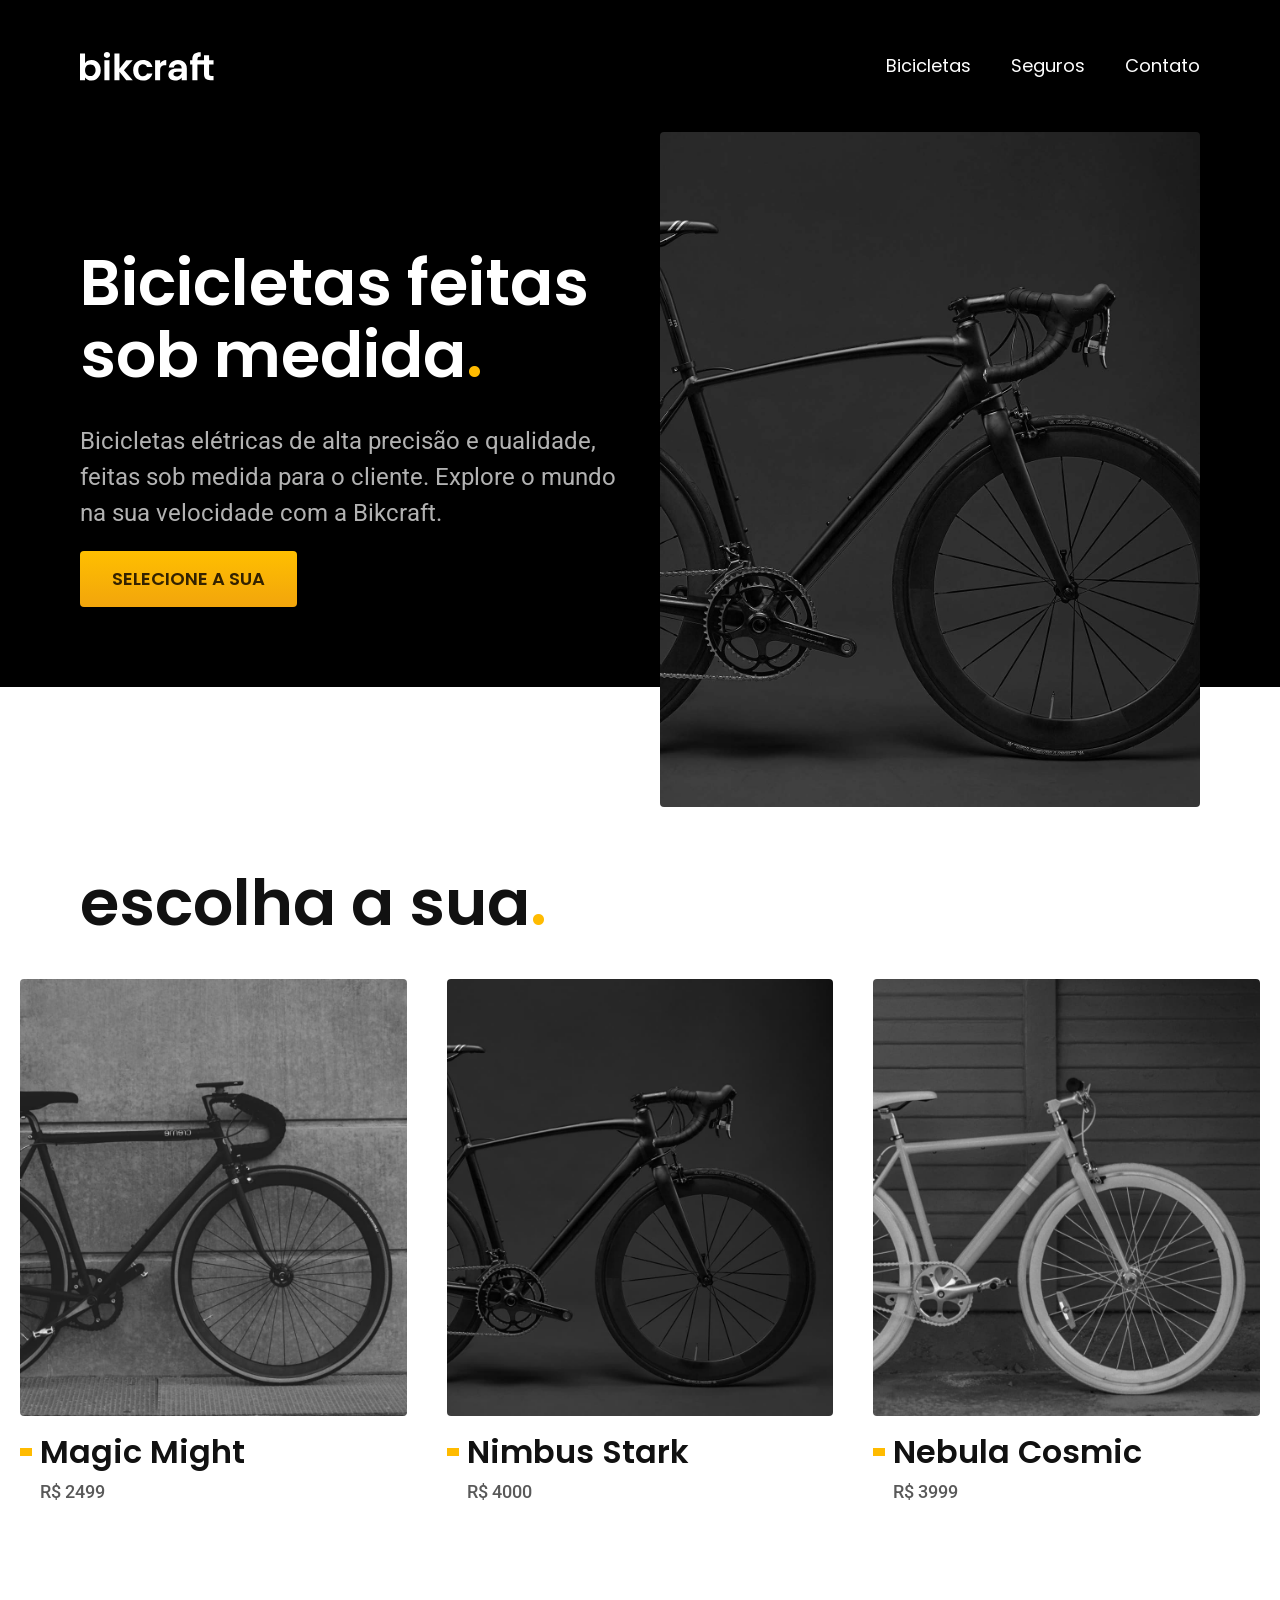
==== index.html @ f5d8e1ca "feat: adicionar seção bicicletas-lista com estilização e design responsivo" ====
<!DOCTYPE html>
<html lang="pt-BR">

<head>
  <meta charset="UTF-8">
  <meta name="viewport" content="width=device-width, initial-scale=1.0">
  <title>Bikcraft - Bicicletas Elétricas</title>
  <meta name="description" content="Bicicletas elétricas de alta precisão e qualidade, feitas sob medida para o cliente. Explore o mundo na sua velocidade com a Bikcraft">
  <link rel="stylesheet" href="./css/style.css">
  <link rel="preconnect" href="https://fonts.googleapis.com">
  <link rel="preconnect" href="https://fonts.gstatic.com" crossorigin>
  <link href="https://fonts.googleapis.com/css2?family=Poppins:ital,wght@0,100;0,200;0,300;0,400;0,500;0,600;0,700;0,800;0,900;1,100;1,200;1,300;1,400;1,500;1,600;1,700;1,800;1,900&family=Roboto:ital,wght@0,100..900;1,100..900&display=swap" rel="stylesheet">
</head>

<body>
  <header class="header-bg">
    <div class="header">
      <a href="index.html">
        <img src="./img/bikcraft.svg" alt="Bikcraft">
      </a>

      <nav aria-label="primaria">
        <ul class="header-menu font-1-m cor-0">
          <li><a href="./bicicletas.html">Bicicletas</a></li>
          <li><a href="./seguros.html">Seguros</a></li>
          <li><a href="./contato.html">Contato</a></li>
        </ul>
      </nav>
    </div>
  </header>

  <main class="introducao-bg">
    <div class="introducao">
      <div class="introducao-conteudo">
        <h1 class="font-1-xxl cor-0">Bicicletas feitas
          sob medida<span class="cor-p1">.</span></h1>
        <p class="font-2-l cor-5">Bicicletas elétricas de alta precisão e qualidade, feitas sob medida para o cliente. Explore o mundo na sua velocidade com a Bikcraft.</p>
        <a class="botao" href="./bicicletas.html">Selecione a sua</a>
      </div>
      <div>
        <img src="./img/fotos/introducao.jpg" alt="Bicicleta elétrica preta">
      </div>
    </div>
  </main>

  <article class="bicicletas-lista">
    <h2 class="font-1-xxl">escolha a sua<span class="cor-p1">.</span></h2>

    <ul>
      <li>
        <a href="./bicicletas/magic.html">
          <img src="./img/bicicletas/magic-home.jpg" alt="Bicicleta preta">
          <h3 class="font-1-xl">Magic Might</h3>
          <span class="font-2-m cor-8">R$ 2499</span>
        </a>
      </li>
      <li>
        <a href="./bicicletas/nimbus.html">
          <img src="./img/bicicletas/nimbus-home.jpg" alt="Bicicleta preta">
          <h3 class="font-1-xl">Nimbus Stark</h3>
          <span class="font-2-m cor-8">R$ 4000</span>
        </a>
      </li>
      <li>
        <a href="./bicicletas/nebula.html">
          <img src="./img/bicicletas/nebula-home.jpg" alt="Bicicleta preta">
          <h3 class="font-1-xl">Nebula Cosmic</h3>
          <span class="font-2-m cor-8">R$ 3999</span>
        </a>
      </li>
    </ul>
  </article>
</body>

</html>
---- css/style.css ----
@import "./global/global.css";
@import "./utilidades/tipografia.css";
@import "./utilidades/cores.css";

@import "./global/header.css";

/* Componentes */
@import "./utilidades/componentes.css";

/* Home */
@import "./home/introducao.css";

/* Bicicletas */
@import "./bicicletas/bicicletas-lista.css";
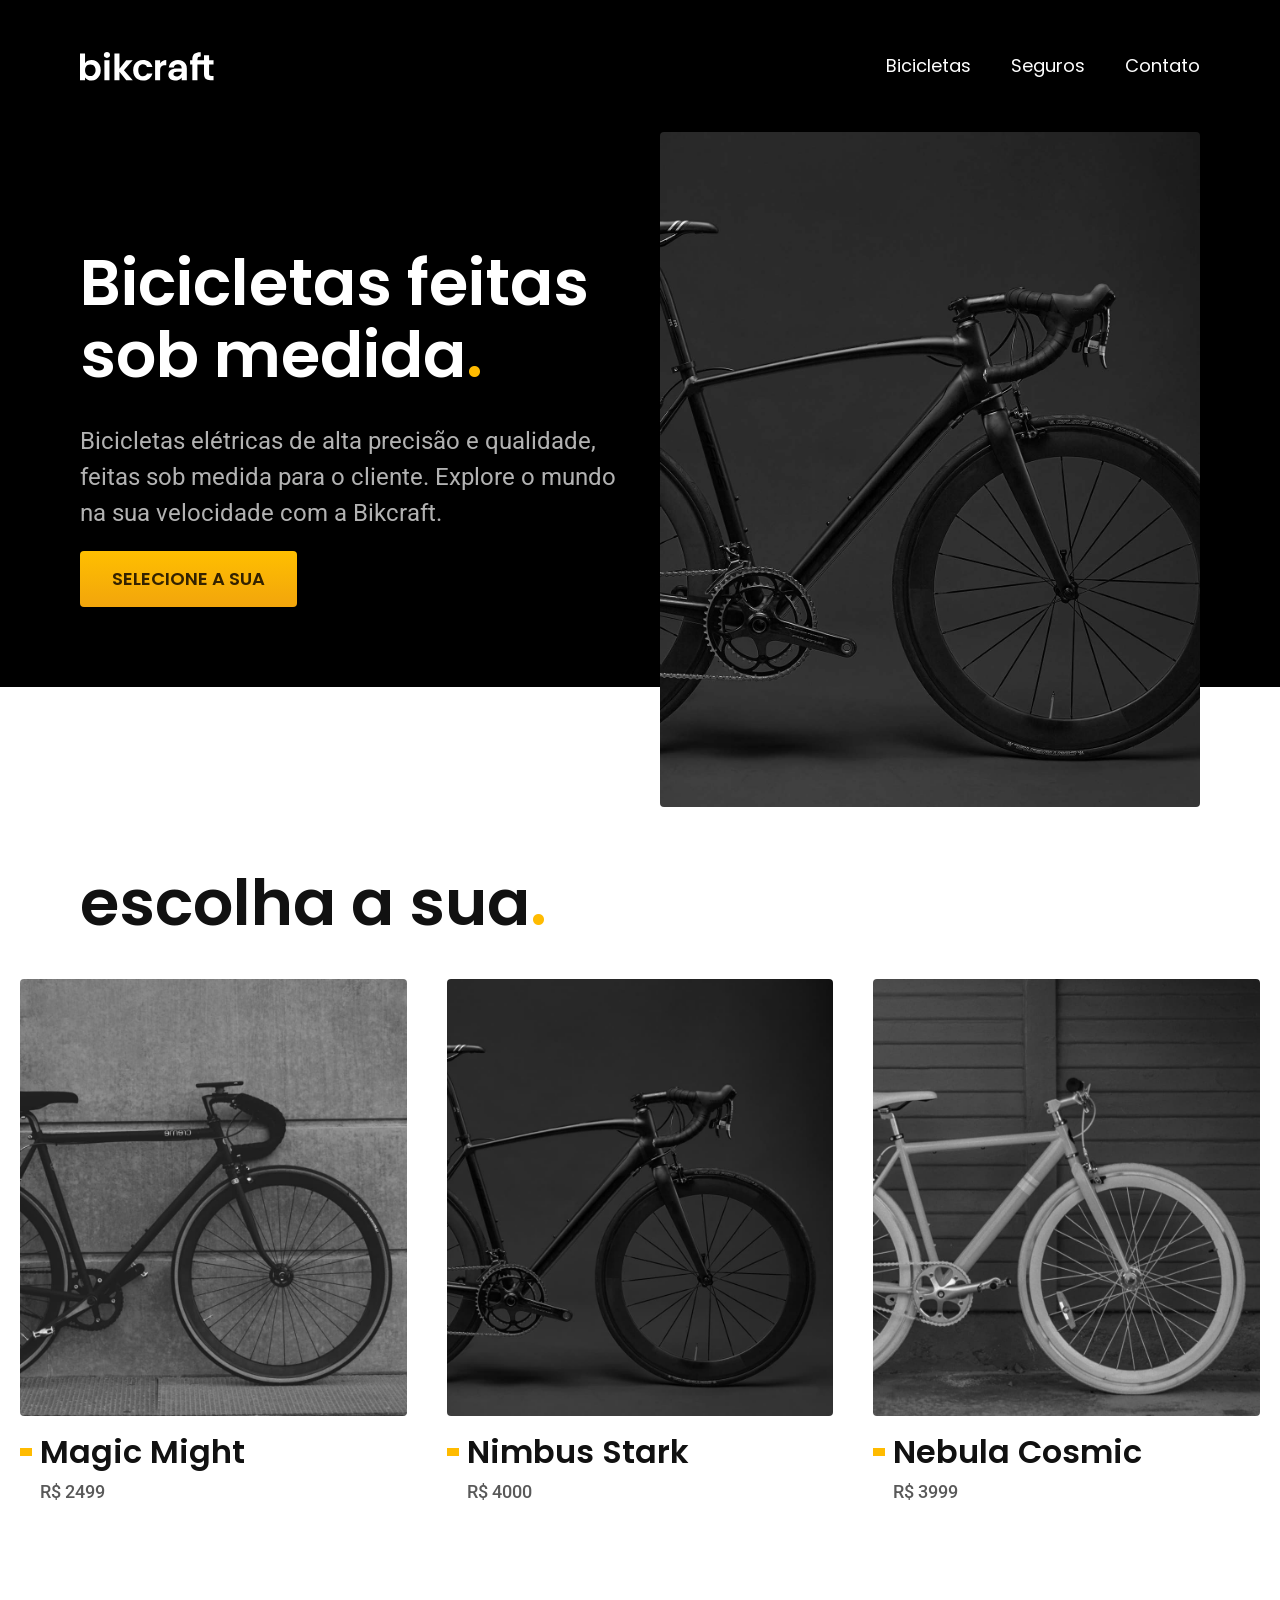
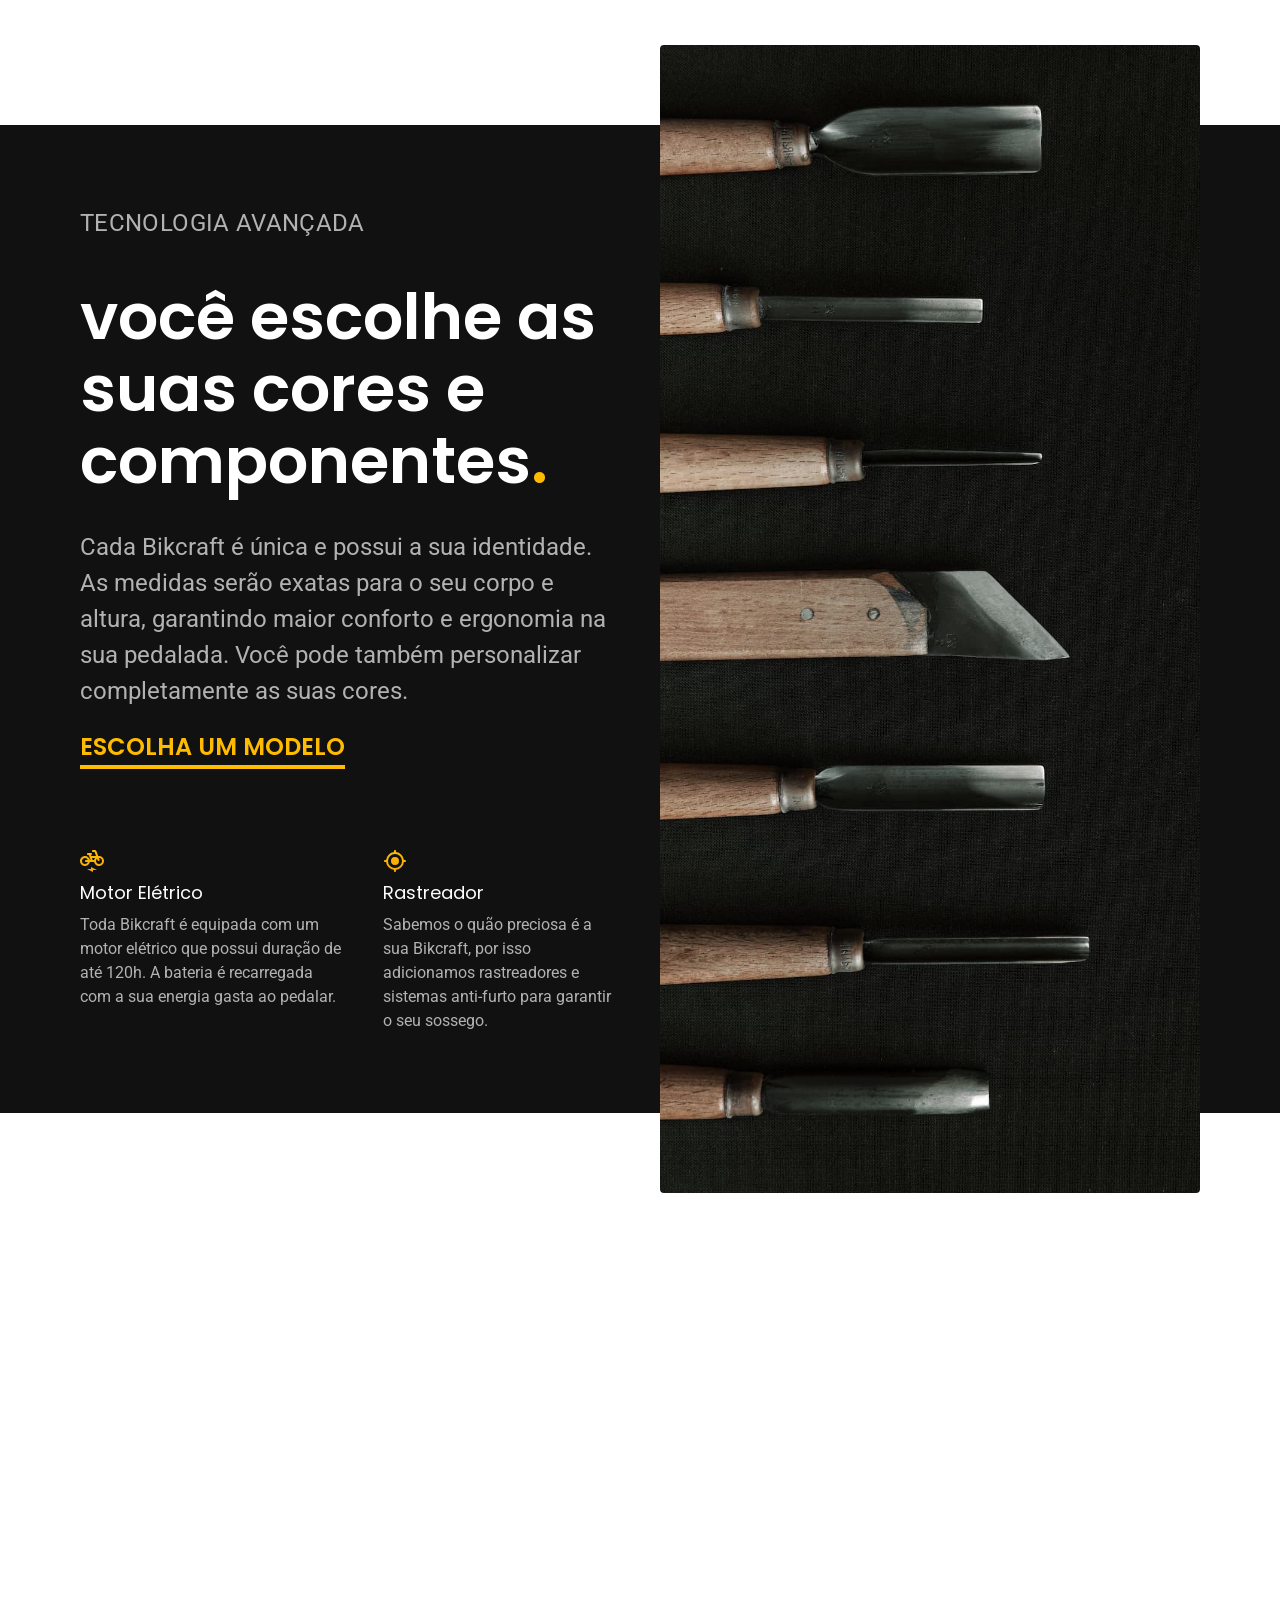
==== commit 0fd3f4b0: "feat: adiciona seção de tecnologia com design responsivo e estilização" ====
--- a/index.html
+++ b/index.html
@@ -14,7 +14,7 @@
 
 <body>
   <header class="header-bg">
-    <div class="header">
+    <div class="header container">
       <a href="index.html">
         <img src="./img/bikcraft.svg" alt="Bikcraft">
       </a>
@@ -30,7 +30,7 @@
   </header>
 
   <main class="introducao-bg">
-    <div class="introducao">
+    <div class="introducao container">
       <div class="introducao-conteudo">
         <h1 class="font-1-xxl cor-0">Bicicletas feitas
           sob medida<span class="cor-p1">.</span></h1>
@@ -44,7 +44,7 @@
   </main>
 
   <article class="bicicletas-lista">
-    <h2 class="font-1-xxl">escolha a sua<span class="cor-p1">.</span></h2>
+    <h2 class="font-1-xxl container">escolha a sua<span class="cor-p1">.</span></h2>
 
     <ul>
       <li>
@@ -70,6 +70,32 @@
       </li>
     </ul>
   </article>
+
+  <article class="tecnologia-bg">
+    <div class="tecnologia container">
+      <div class="tecnologia-conteudo">
+        <span class="font-2-l-b cor-5">Tecnologia Avançada</span>
+        <h2 class="font-1-xxl cor-0">você escolhe as suas cores e componentes<span class="cor-p1">.</span></h2>
+        <p class="font-2-l cor-5">Cada Bikcraft é única e possui a sua identidade. As medidas serão exatas para o seu corpo e altura, garantindo maior conforto e ergonomia na sua pedalada. Você pode também personalizar completamente as suas cores.</p>
+        <a class="link" href="./bicicletas.html">Escolha um modelo</a>
+        <div class="tecnologia-vantagens">
+          <div>
+            <img src="./img/icones/eletrica.svg" alt="">
+            <h3 class="font-1-m cor-0">Motor Elétrico</h3>
+            <p class="font-2-s cor-5">Toda Bikcraft é equipada com um motor elétrico que possui duração de até 120h. A bateria é recarregada com a sua energia gasta ao pedalar.</p>
+          </div>
+          <div>
+            <img src="./img/icones/rastreador.svg" alt="">
+            <h3 class="font-1-m cor-0">Rastreador</h3>
+            <p class="font-2-s cor-5">Sabemos o quão preciosa é a sua Bikcraft, por isso adicionamos rastreadores e sistemas anti-furto para garantir o seu sossego.</p>
+          </div>
+        </div>
+      </div>
+      <div class="tecnologia-imagem">
+        <img src="./img/fotos/tecnologia.jpg" alt="">
+      </div>
+    </div>
+  </article>
 </body>
 
 </html>
--- a/css/style.css
+++ b/css/style.css
@@ -9,6 +9,7 @@
 
 /* Home */
 @import "./home/introducao.css";
+@import "./home/tecnologia.css";
 
 /* Bicicletas */
 @import "./bicicletas/bicicletas-lista.css";
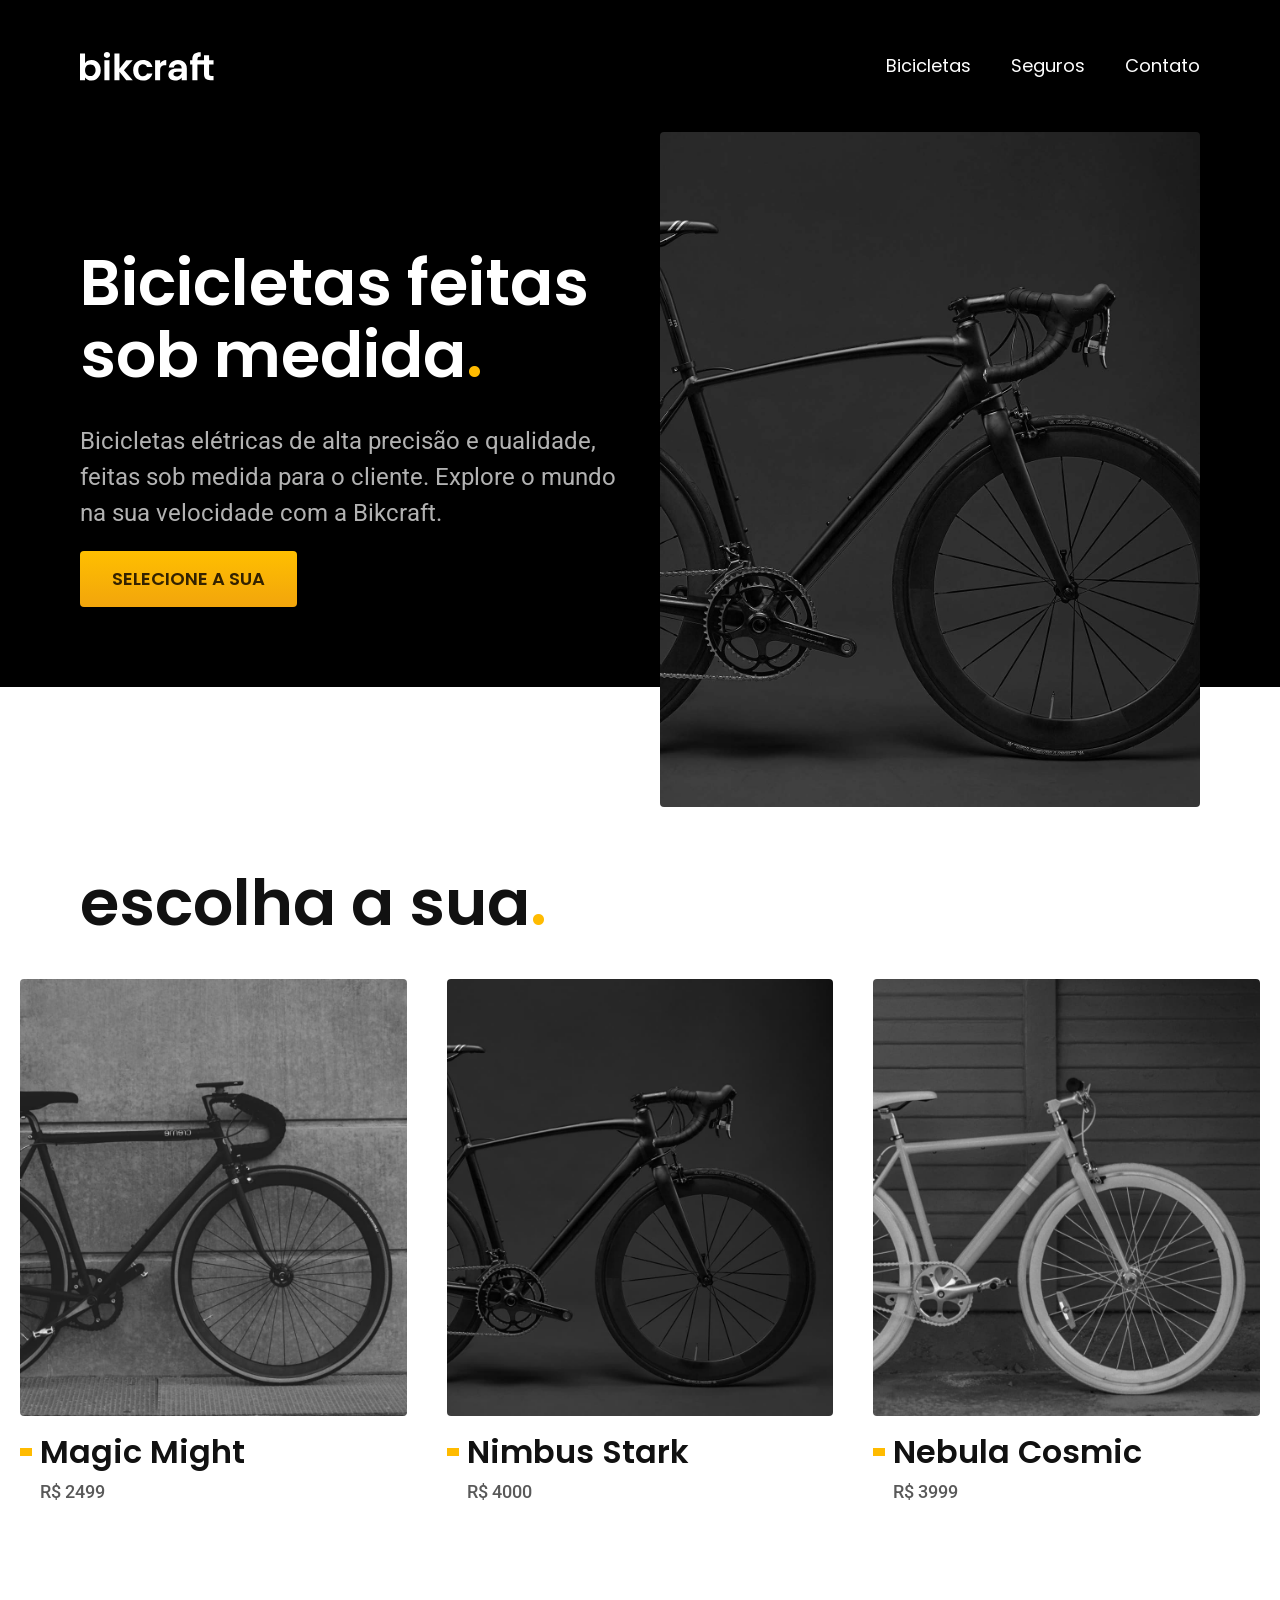
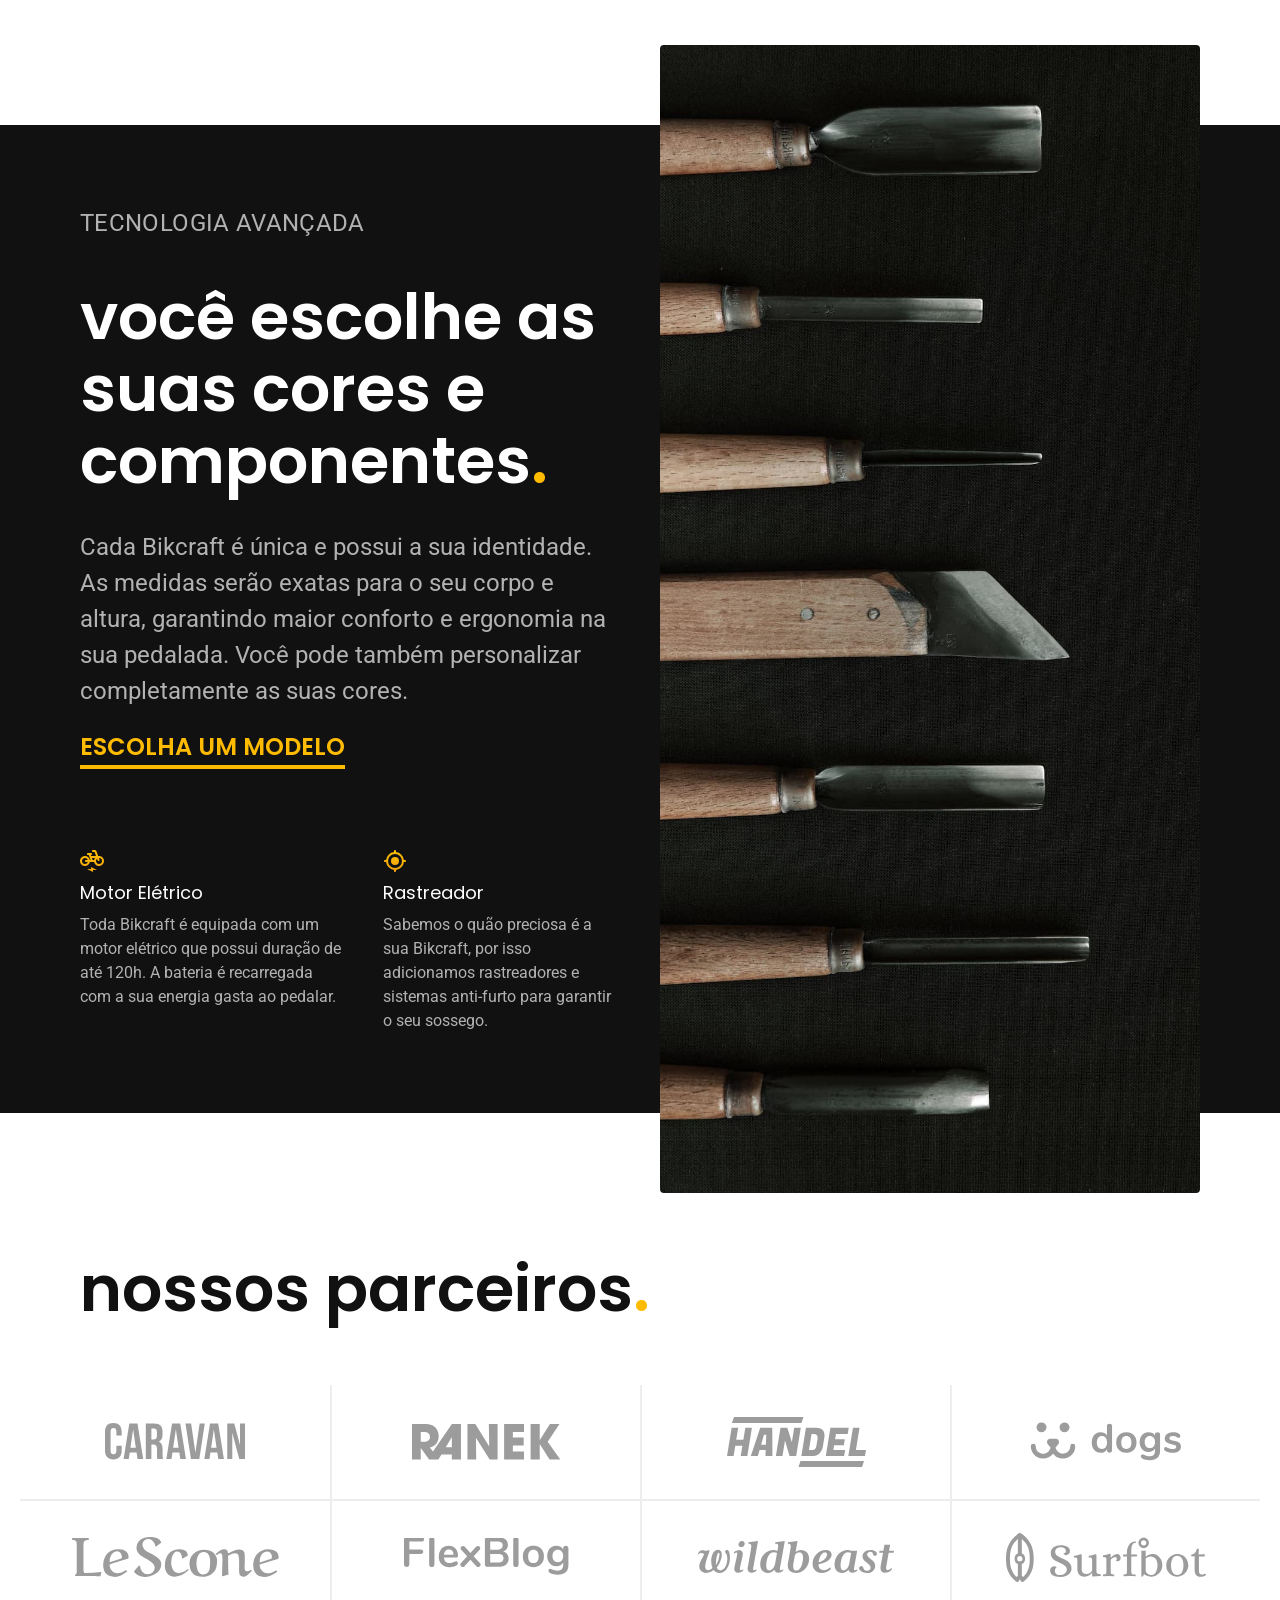
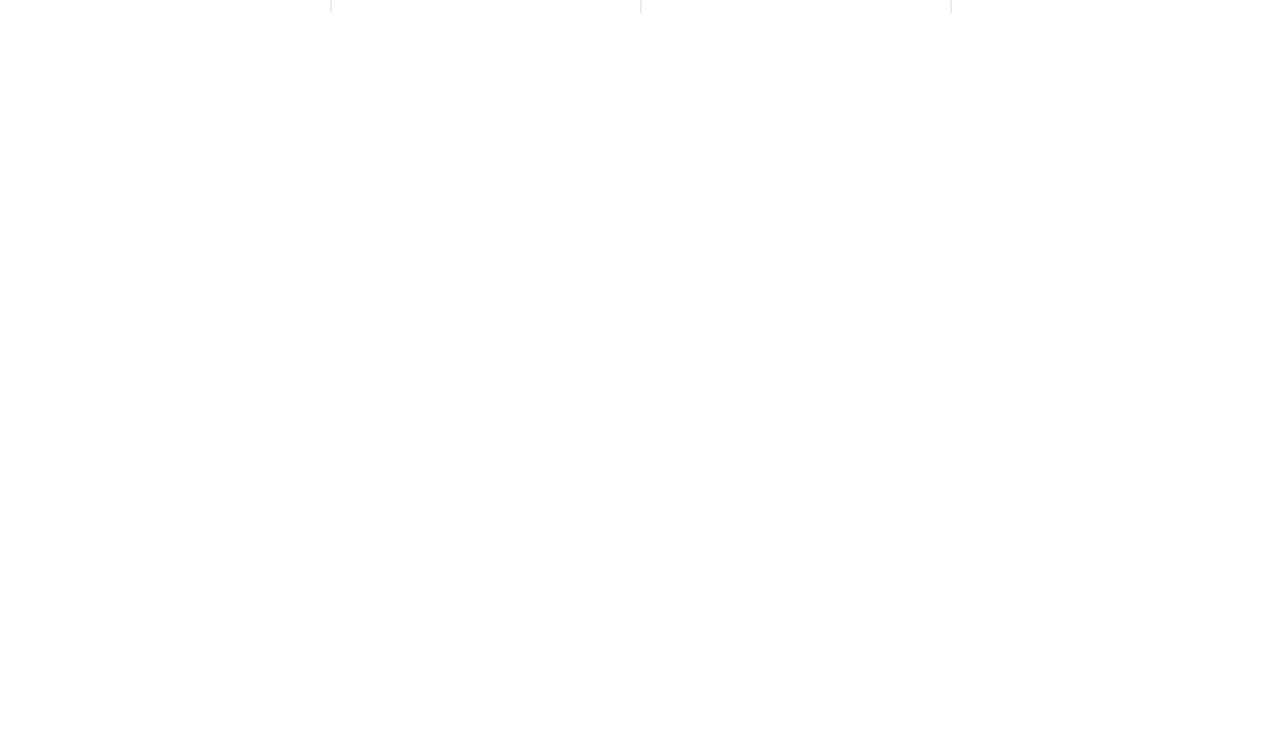
==== commit c58292e6: "feat: adicionar seção de parceiros com estilização e design responsivo" ====
--- a/index.html
+++ b/index.html
@@ -96,6 +96,21 @@
       </div>
     </div>
   </article>
+
+  <section class="parceiros" aria-label="Nossos Parceiros">
+    <h2 class="font-1-xxl container">nossos parceiros<span class="cor-p1">.</span></h2>
+
+    <ul>
+      <li><img src="./img/parceiros/caravan.svg" alt="Caravan"></li>
+      <li><img src="./img/parceiros/ranek.svg" alt="Ranek"></li>
+      <li><img src="./img/parceiros/handel.svg" alt="Handel"></li>
+      <li><img src="./img/parceiros/dogs.svg" alt="Dogs"></li>
+      <li><img src="./img/parceiros/lescone.svg" alt="Lescone"></li>
+      <li><img src="./img/parceiros/flexblog.svg" alt="Flexblog"></li>
+      <li><img src="./img/parceiros/wildbeast.svg" alt="Wildbeast"></li>
+      <li><img src="./img/parceiros/surfbot.svg" alt="Sorfbot"></li>
+    </ul>
+  </section>
 </body>
 
 </html>
--- a/css/style.css
+++ b/css/style.css
@@ -10,6 +10,7 @@
 /* Home */
 @import "./home/introducao.css";
 @import "./home/tecnologia.css";
+@import "./home/parceiros.css";
 
 /* Bicicletas */
 @import "./bicicletas/bicicletas-lista.css";
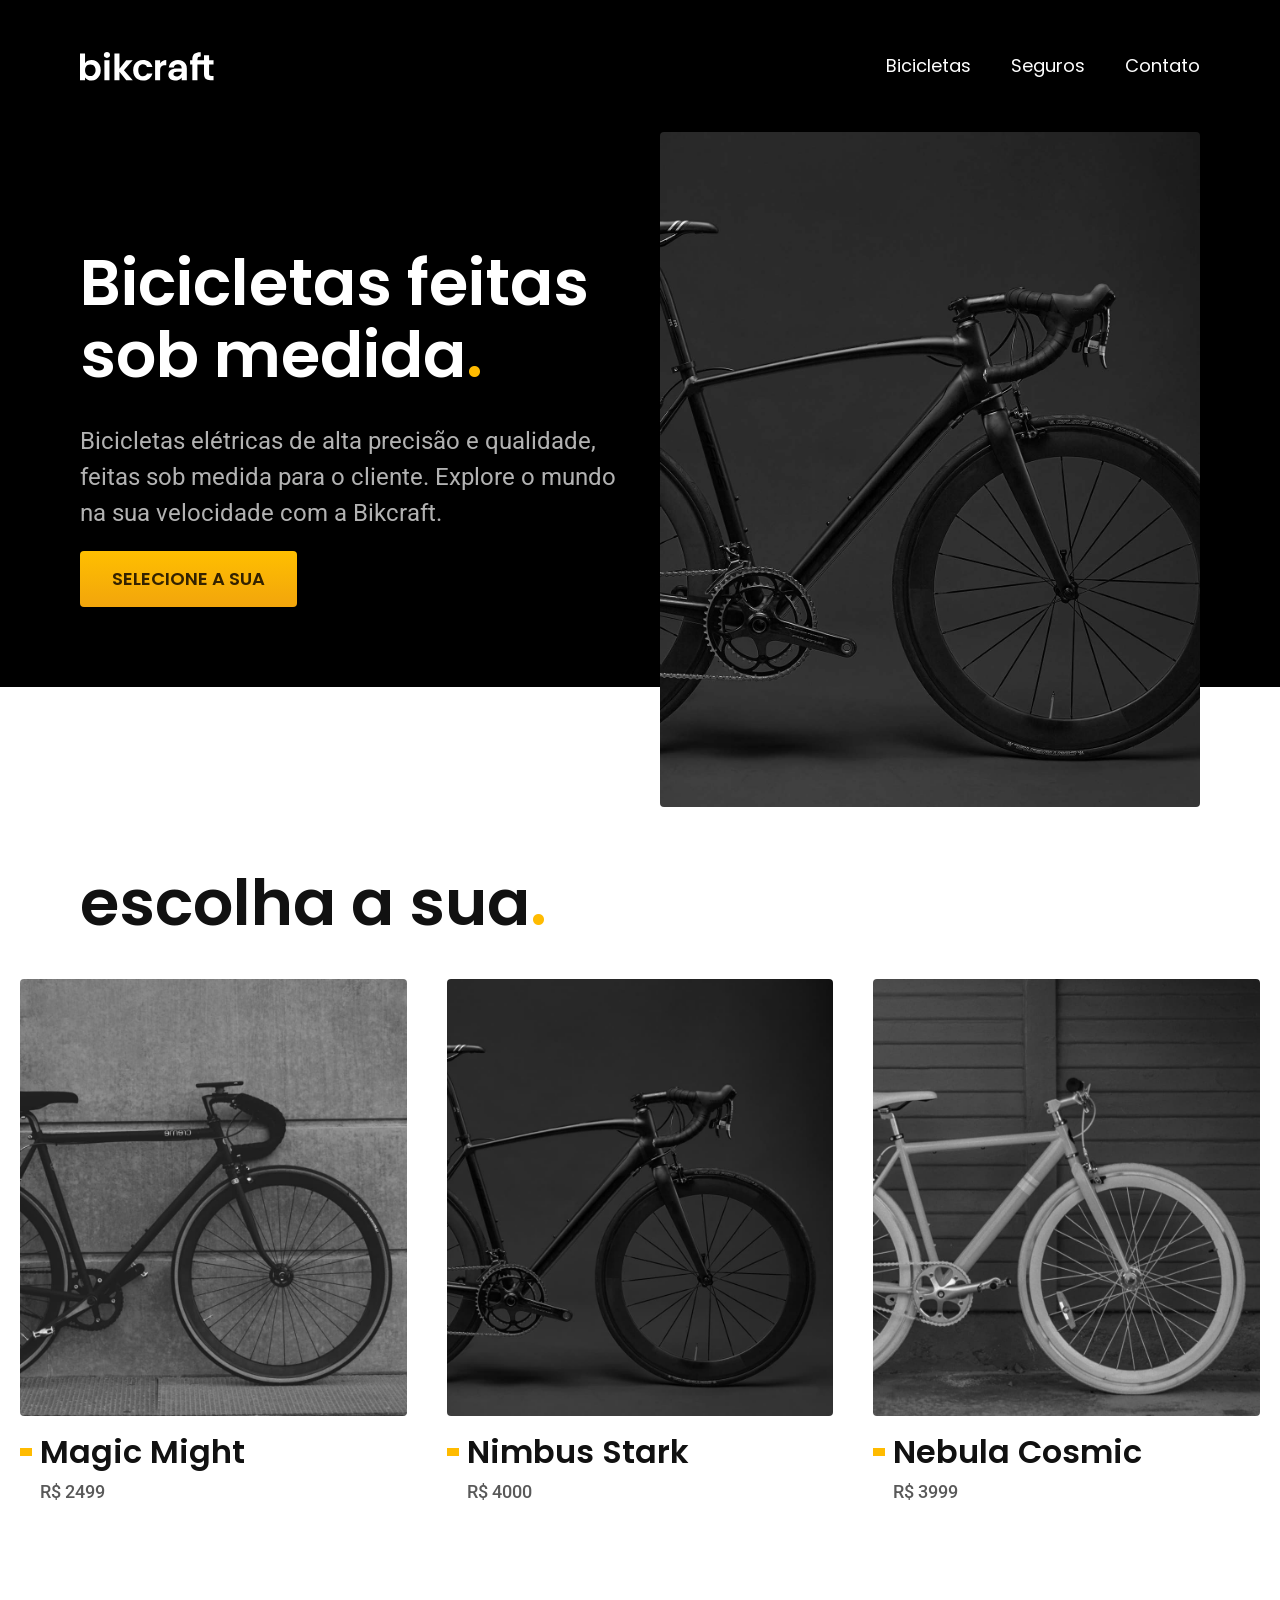
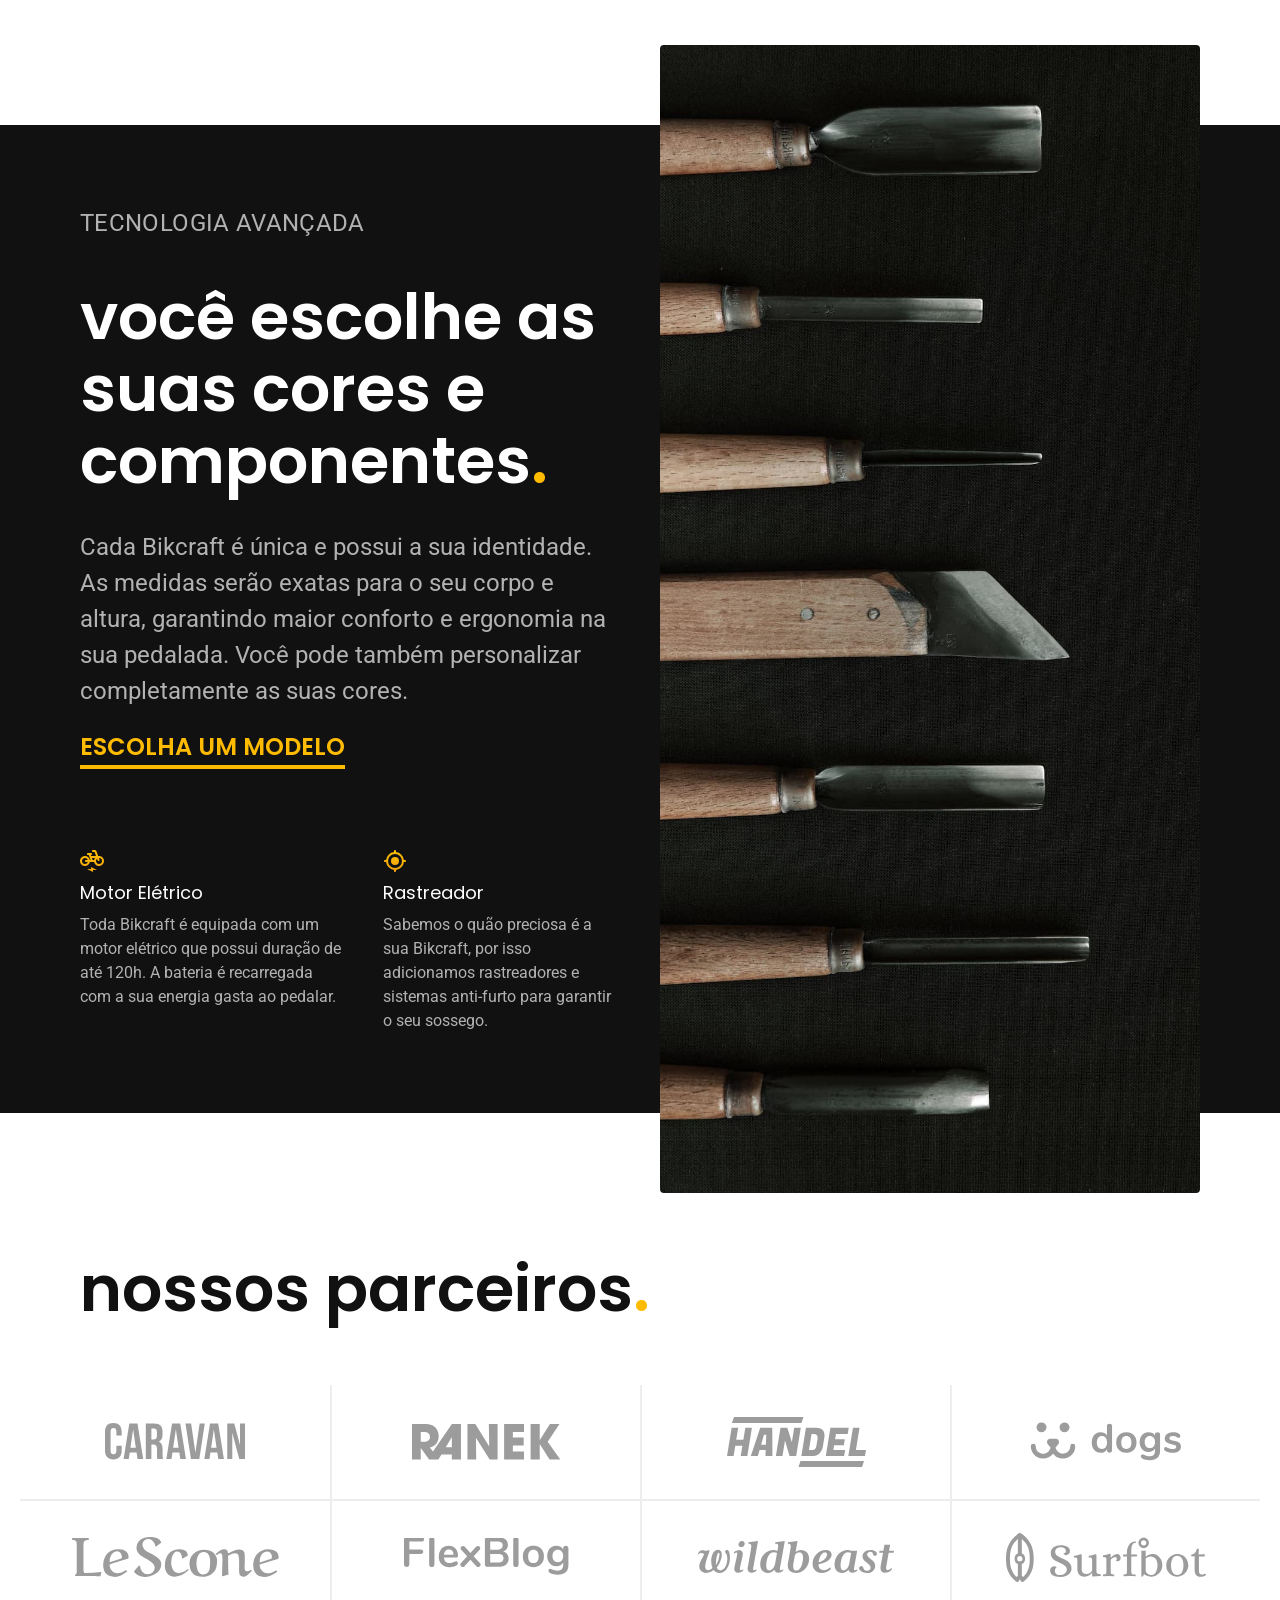
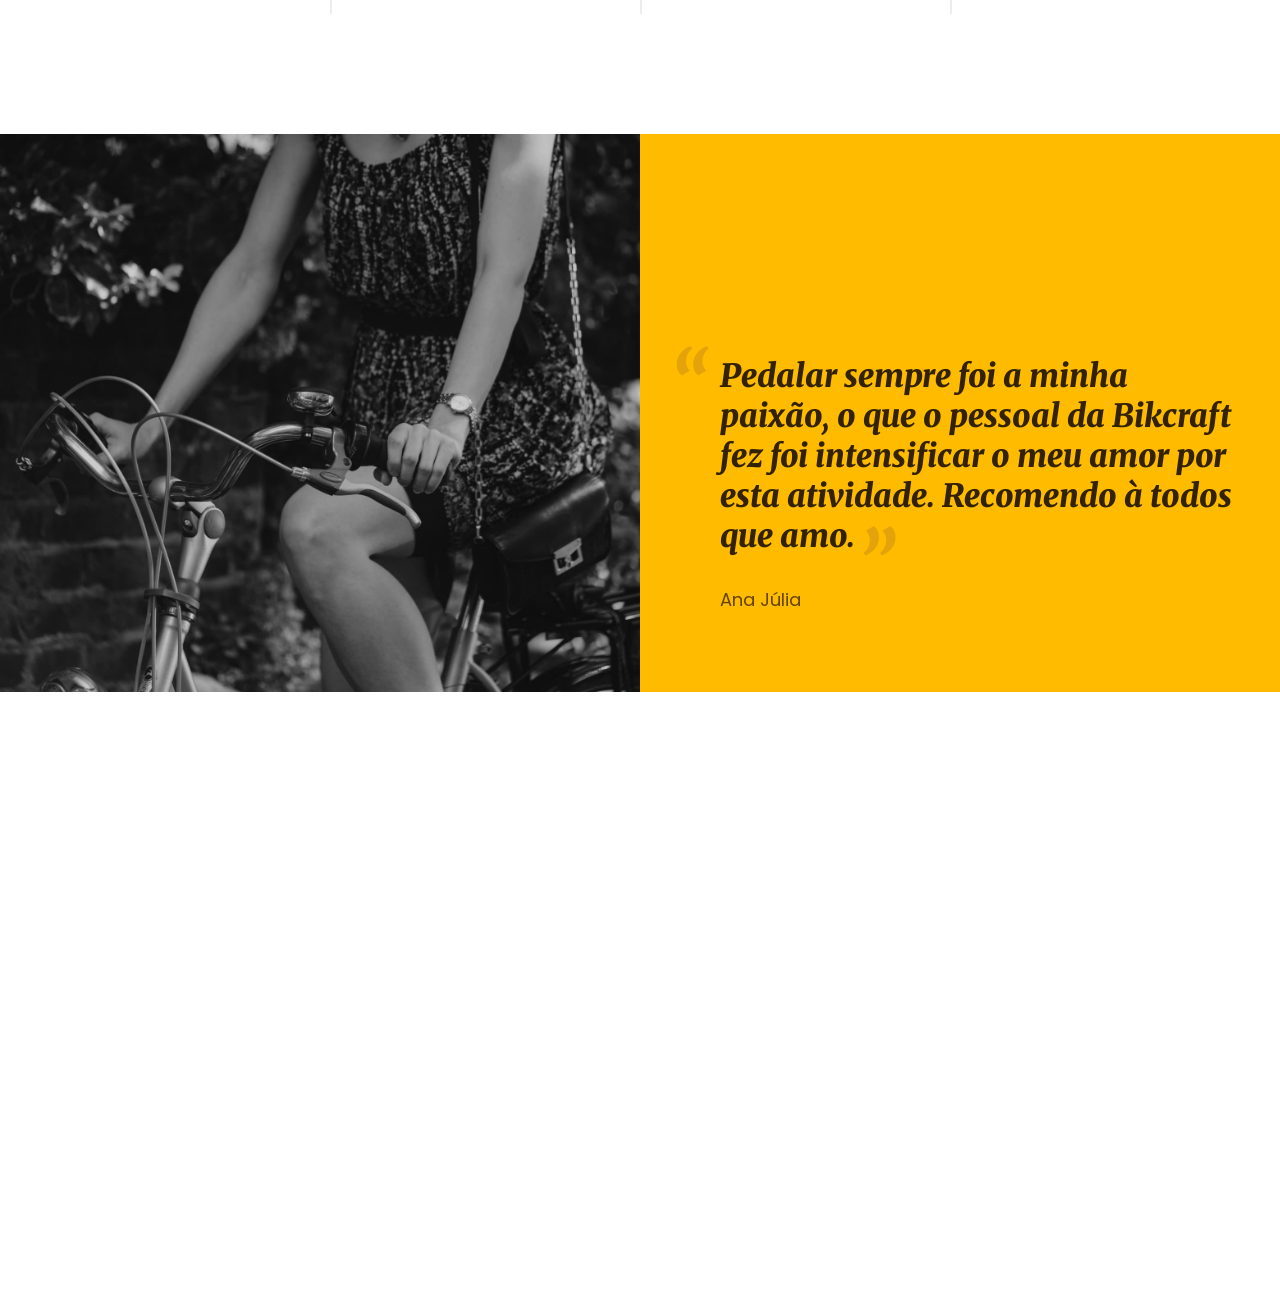
==== commit 1ff17098: "feat: adicionar seção de depoimento com estilização e design responsivo" ====
--- a/index.html
+++ b/index.html
@@ -9,7 +9,7 @@
   <link rel="stylesheet" href="./css/style.css">
   <link rel="preconnect" href="https://fonts.googleapis.com">
   <link rel="preconnect" href="https://fonts.gstatic.com" crossorigin>
-  <link href="https://fonts.googleapis.com/css2?family=Poppins:ital,wght@0,100;0,200;0,300;0,400;0,500;0,600;0,700;0,800;0,900;1,100;1,200;1,300;1,400;1,500;1,600;1,700;1,800;1,900&family=Roboto:ital,wght@0,100..900;1,100..900&display=swap" rel="stylesheet">
+  <link href="https://fonts.googleapis.com/css2?family=Merriweather:ital,opsz,wght@0,18..144,300..900;1,18..144,300..900&family=Poppins:ital,wght@0,100;0,200;0,300;0,400;0,500;0,600;0,700;0,800;0,900;1,100;1,200;1,300;1,400;1,500;1,600;1,700;1,800;1,900&family=Roboto:ital,wght@0,100..900;1,100..900&display=swap" rel="stylesheet">
 </head>
 
 <body>
@@ -111,6 +111,18 @@
       <li><img src="./img/parceiros/surfbot.svg" alt="Sorfbot"></li>
     </ul>
   </section>
+
+  <section class="depoimento" aria-label="Depoimento">
+    <div>
+      <img src="./img/fotos/depoimento.jpg" alt="Pessoa pedalando uma bicicleta Bikcraft">
+    </div>
+    <div class="depoimento-conteudo">
+      <blockquote class="font-1-xl cor-p5">
+        <p>Pedalar sempre foi a minha paixão, o que o pessoal da Bikcraft fez foi intensificar o meu amor por esta atividade. Recomendo à todos que amo.</p>
+      </blockquote>
+      <span class="font-1-m-b cor-p4">Ana Júlia</span>
+    </div>
+  </section>
 </body>
 
 </html>
--- a/css/style.css
+++ b/css/style.css
@@ -11,6 +11,7 @@
 @import "./home/introducao.css";
 @import "./home/tecnologia.css";
 @import "./home/parceiros.css";
+@import "./home/depoimento.css";
 
 /* Bicicletas */
 @import "./bicicletas/bicicletas-lista.css";
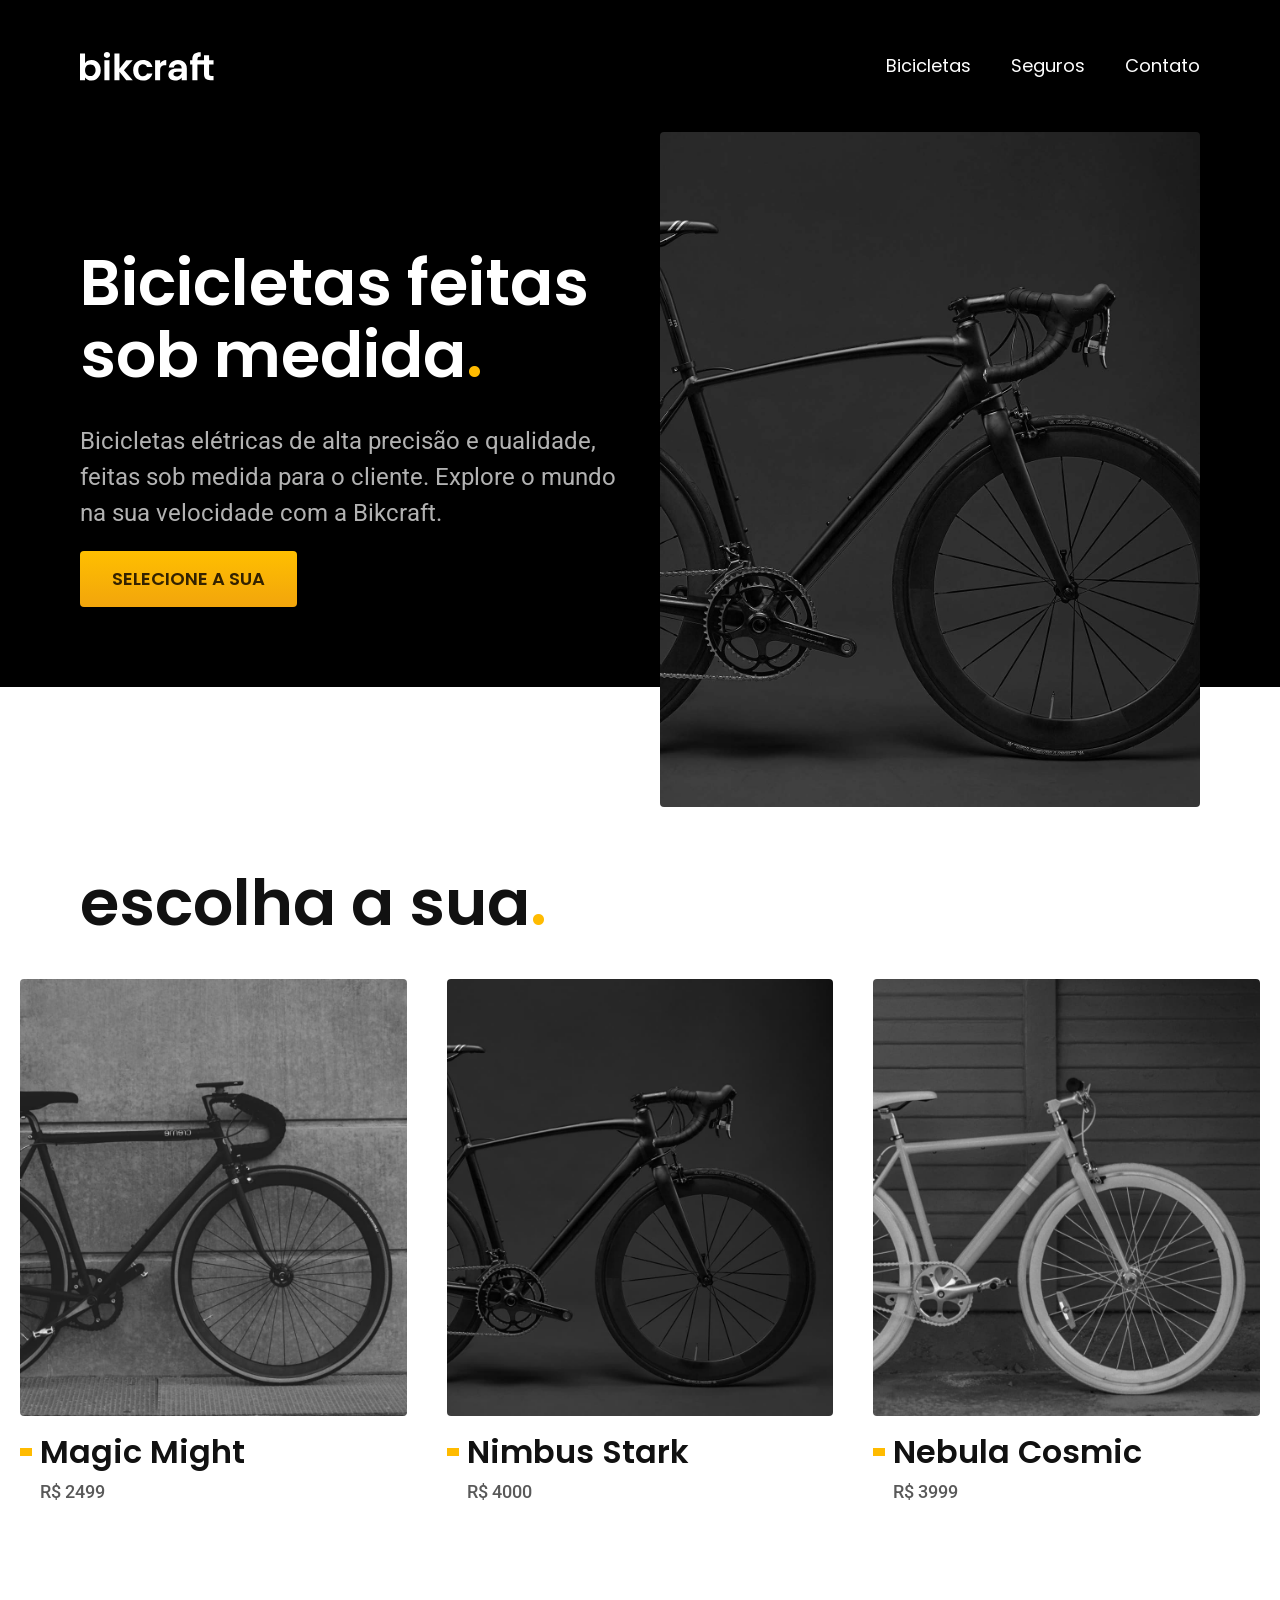
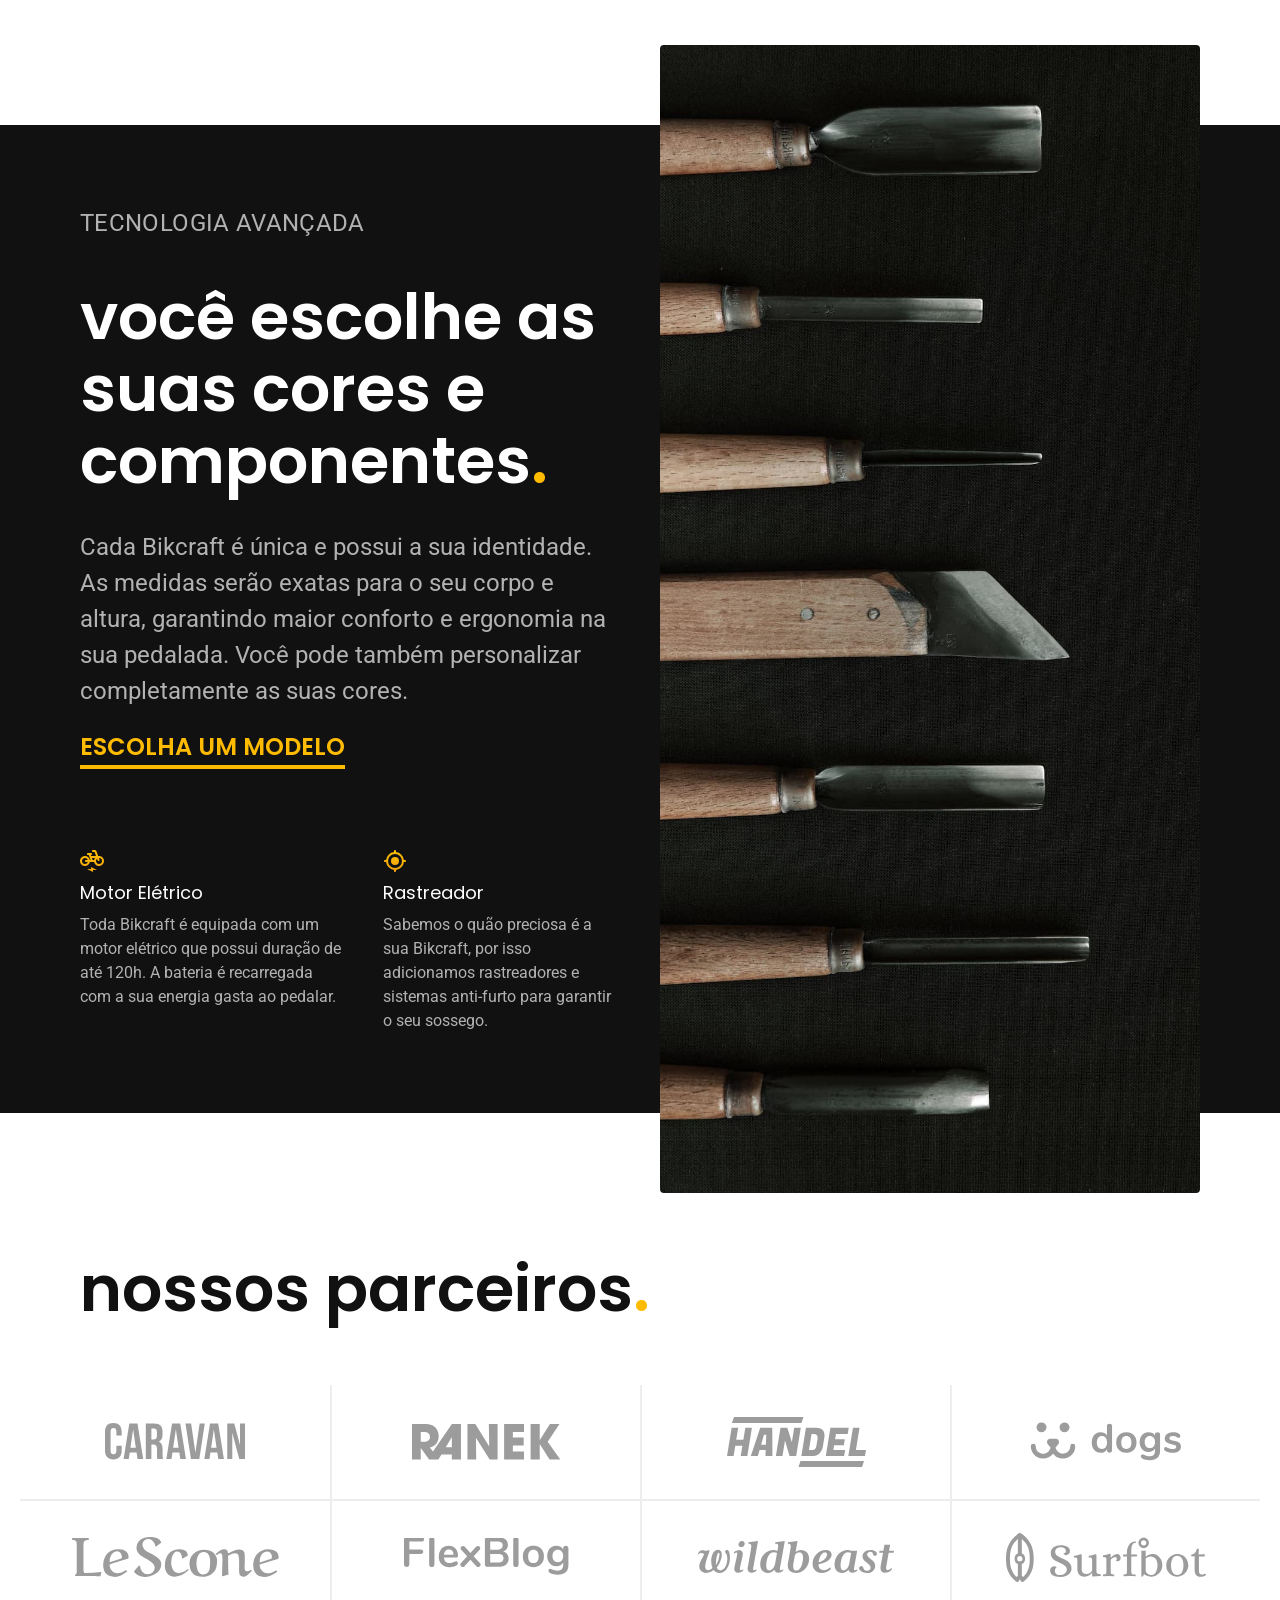
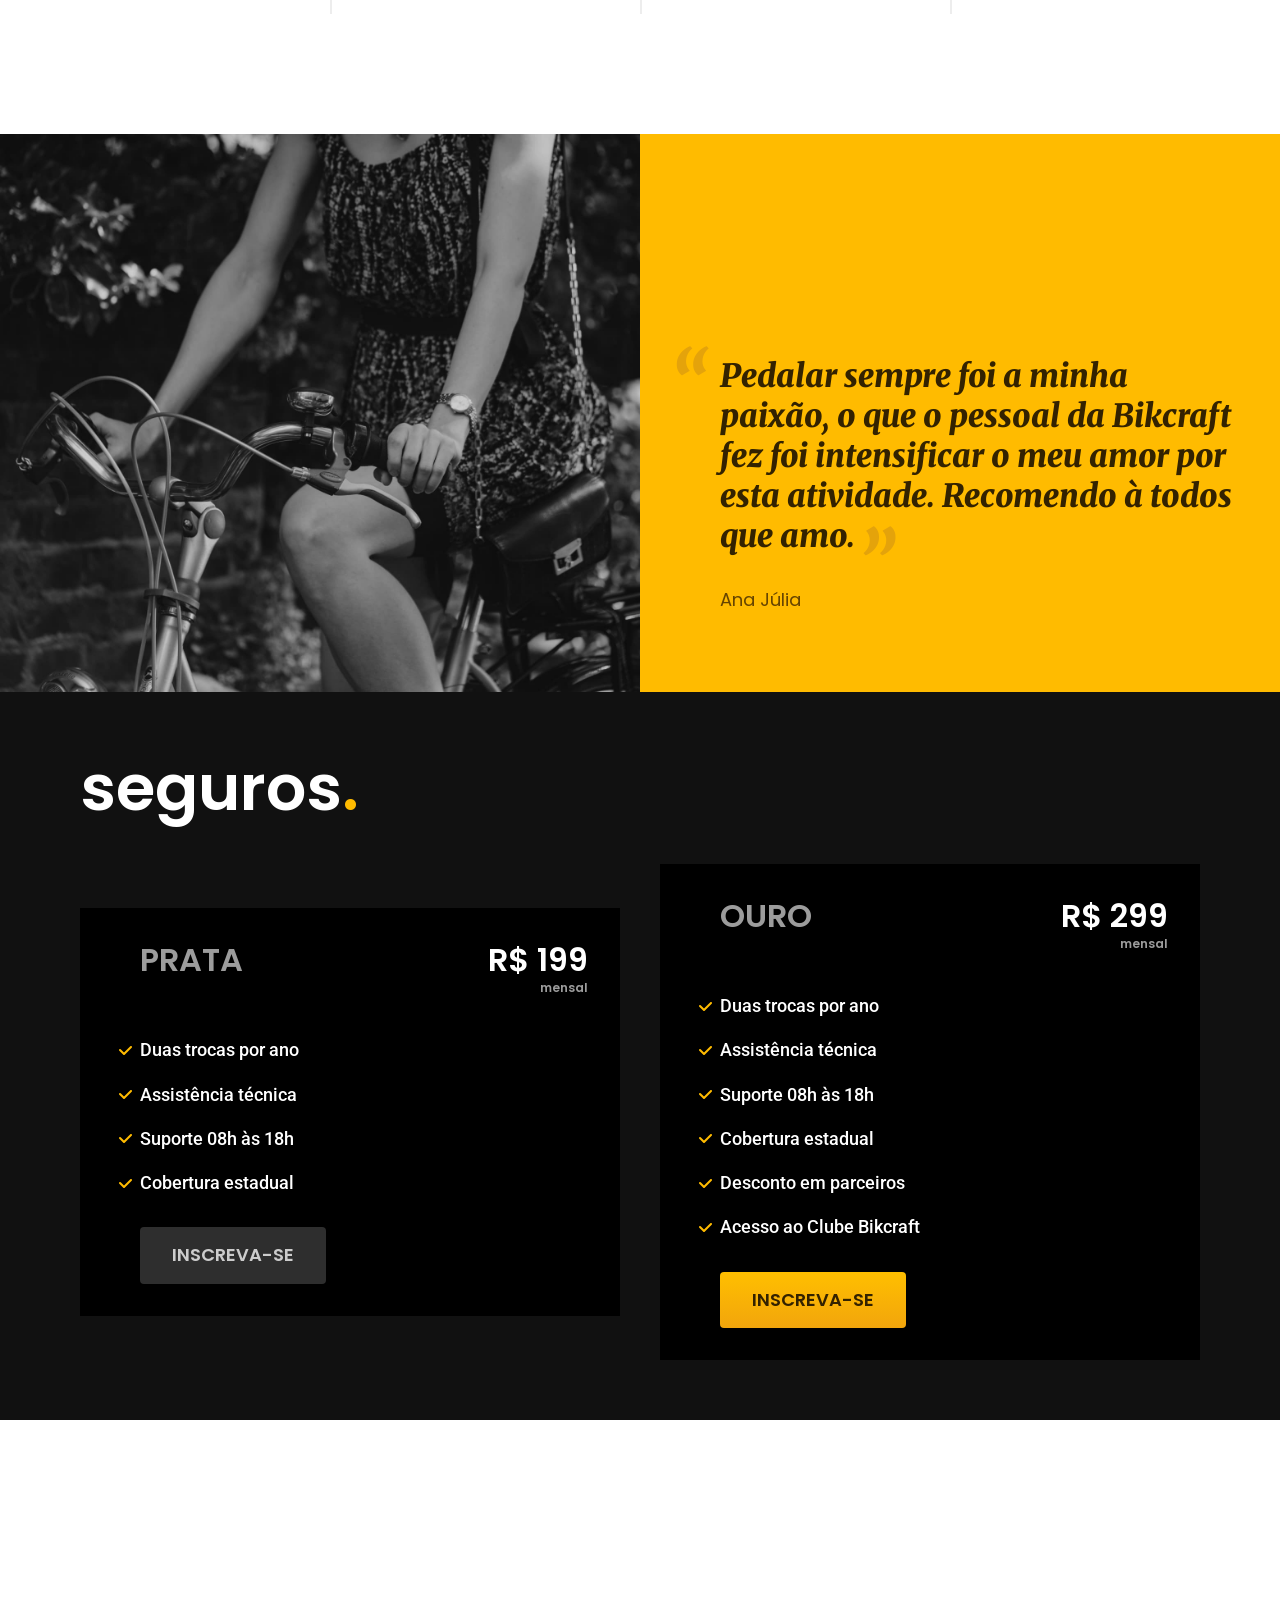
==== commit 84563065: "feat: adicionar seção de seguros com estilização e design responsivo" ====
--- a/index.html
+++ b/index.html
@@ -123,6 +123,37 @@
       <span class="font-1-m-b cor-p4">Ana Júlia</span>
     </div>
   </section>
+
+  <article class="seguros-bg">
+    <div class="seguros container">
+      <h2 class="font-1-xxl cor-0">seguros<span class="cor-p1">.</span></h2>
+      <div class="seguros-item">
+        <h3 class="font-1-xl cor-6">PRATA</h3>
+        <span class="font-1-xl cor-0">R$ 199 <span class="font-1-xs cor-6">mensal</span></span>
+        <ul class="font-2-m cor-0">
+          <li>Duas trocas por ano</li>
+          <li>Assistência técnica</li>
+          <li>Suporte 08h às 18h</li>
+          <li>Cobertura estadual</li>
+        </ul>
+        <a class="botao secundario" href="/orcamento.html">Inscreva-se</a>
+      </div>
+
+      <div class="seguros-item">
+        <h3 class="font-1-xl cor-6">OURO</h3>
+        <span class="font-1-xl cor-0">R$ 299 <span class="font-1-xs cor-6">mensal</span></span>
+        <ul class="font-2-m cor-0">
+          <li>Duas trocas por ano</li>
+          <li>Assistência técnica</li>
+          <li>Suporte 08h às 18h</li>
+          <li>Cobertura estadual</li>
+          <li>Desconto em parceiros</li>
+          <li>Acesso ao Clube Bikcraft</li>
+        </ul>
+        <a class="botao" href="/orcamento.html">Inscreva-se</a>
+      </div>
+    </div>
+  </article>
 </body>
 
 </html>
--- a/css/style.css
+++ b/css/style.css
@@ -3,6 +3,7 @@
 @import "./utilidades/cores.css";
 
 @import "./global/header.css";
+@import "./global/seguros.css";
 
 /* Componentes */
 @import "./utilidades/componentes.css";
@@ -15,3 +16,7 @@
 
 /* Bicicletas */
 @import "./bicicletas/bicicletas-lista.css";
+
+/* Seguros */
+@import "./seguros/seguros.css";
+
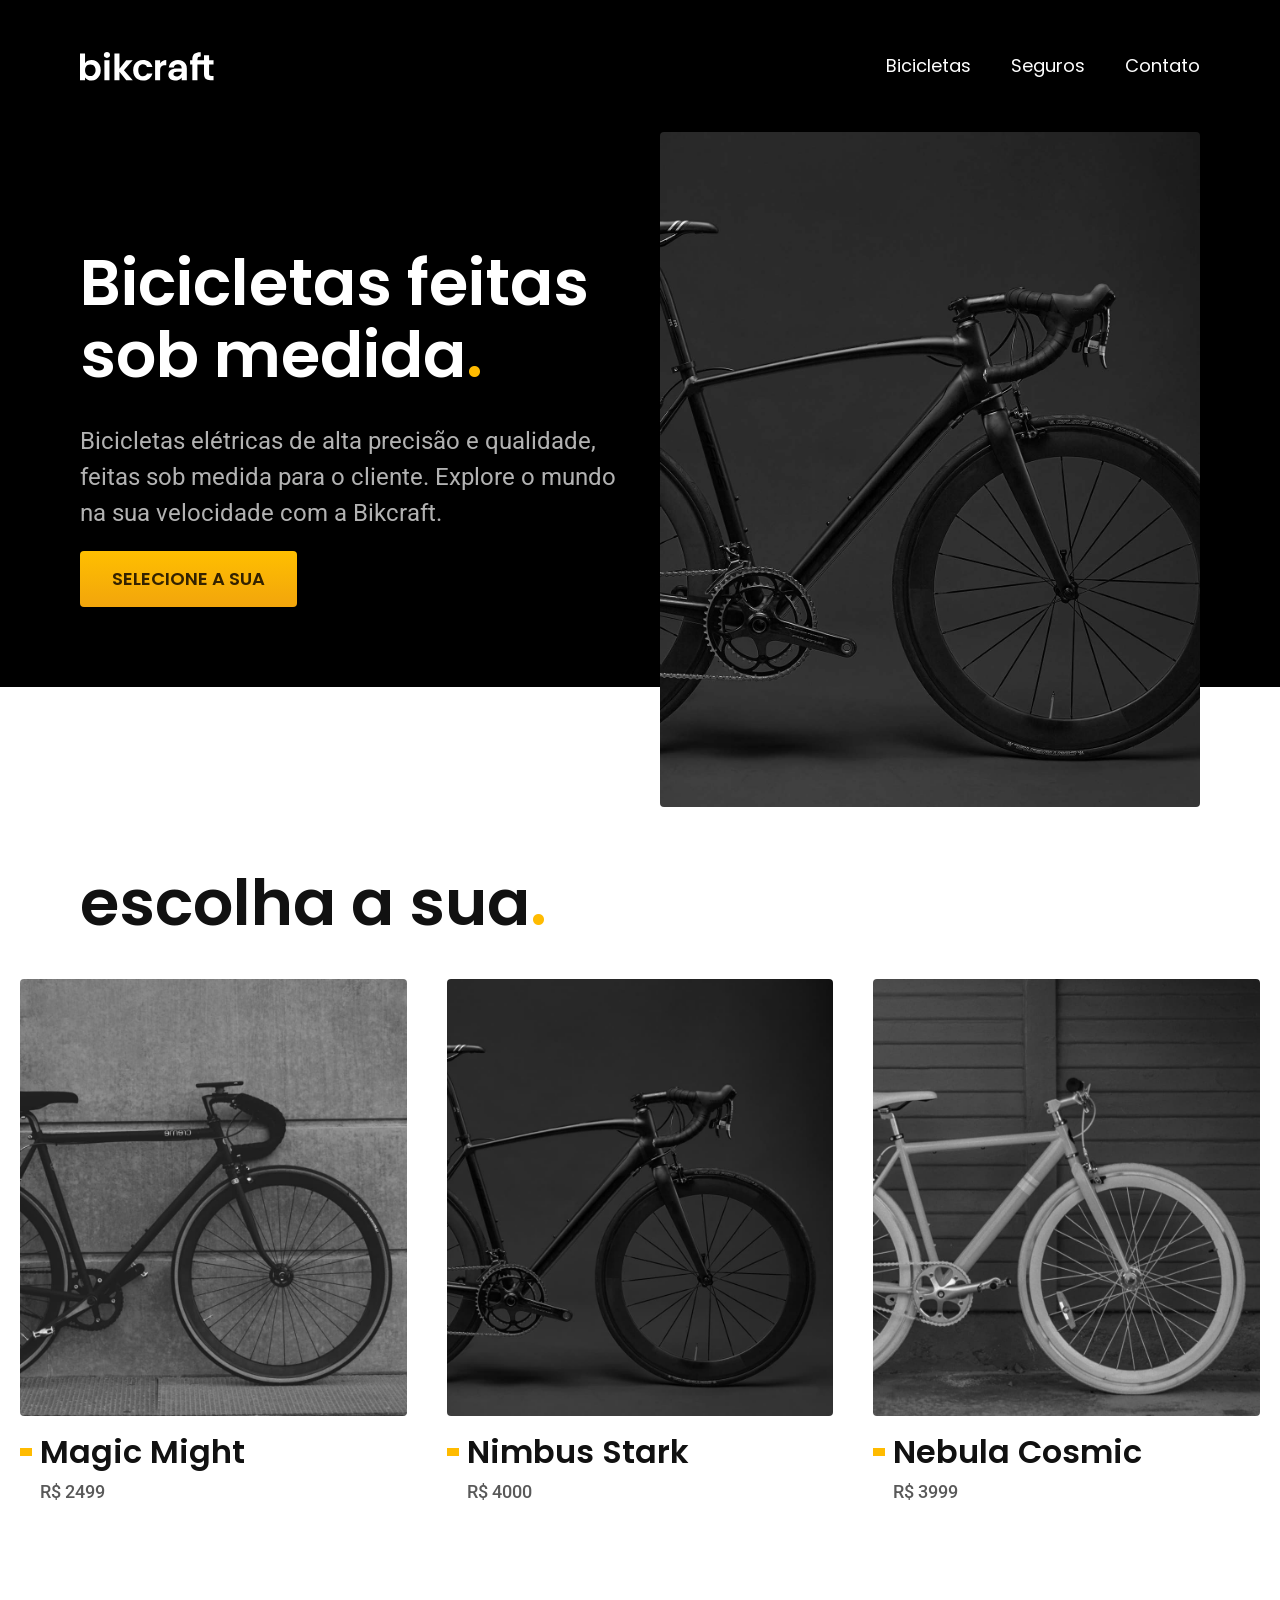
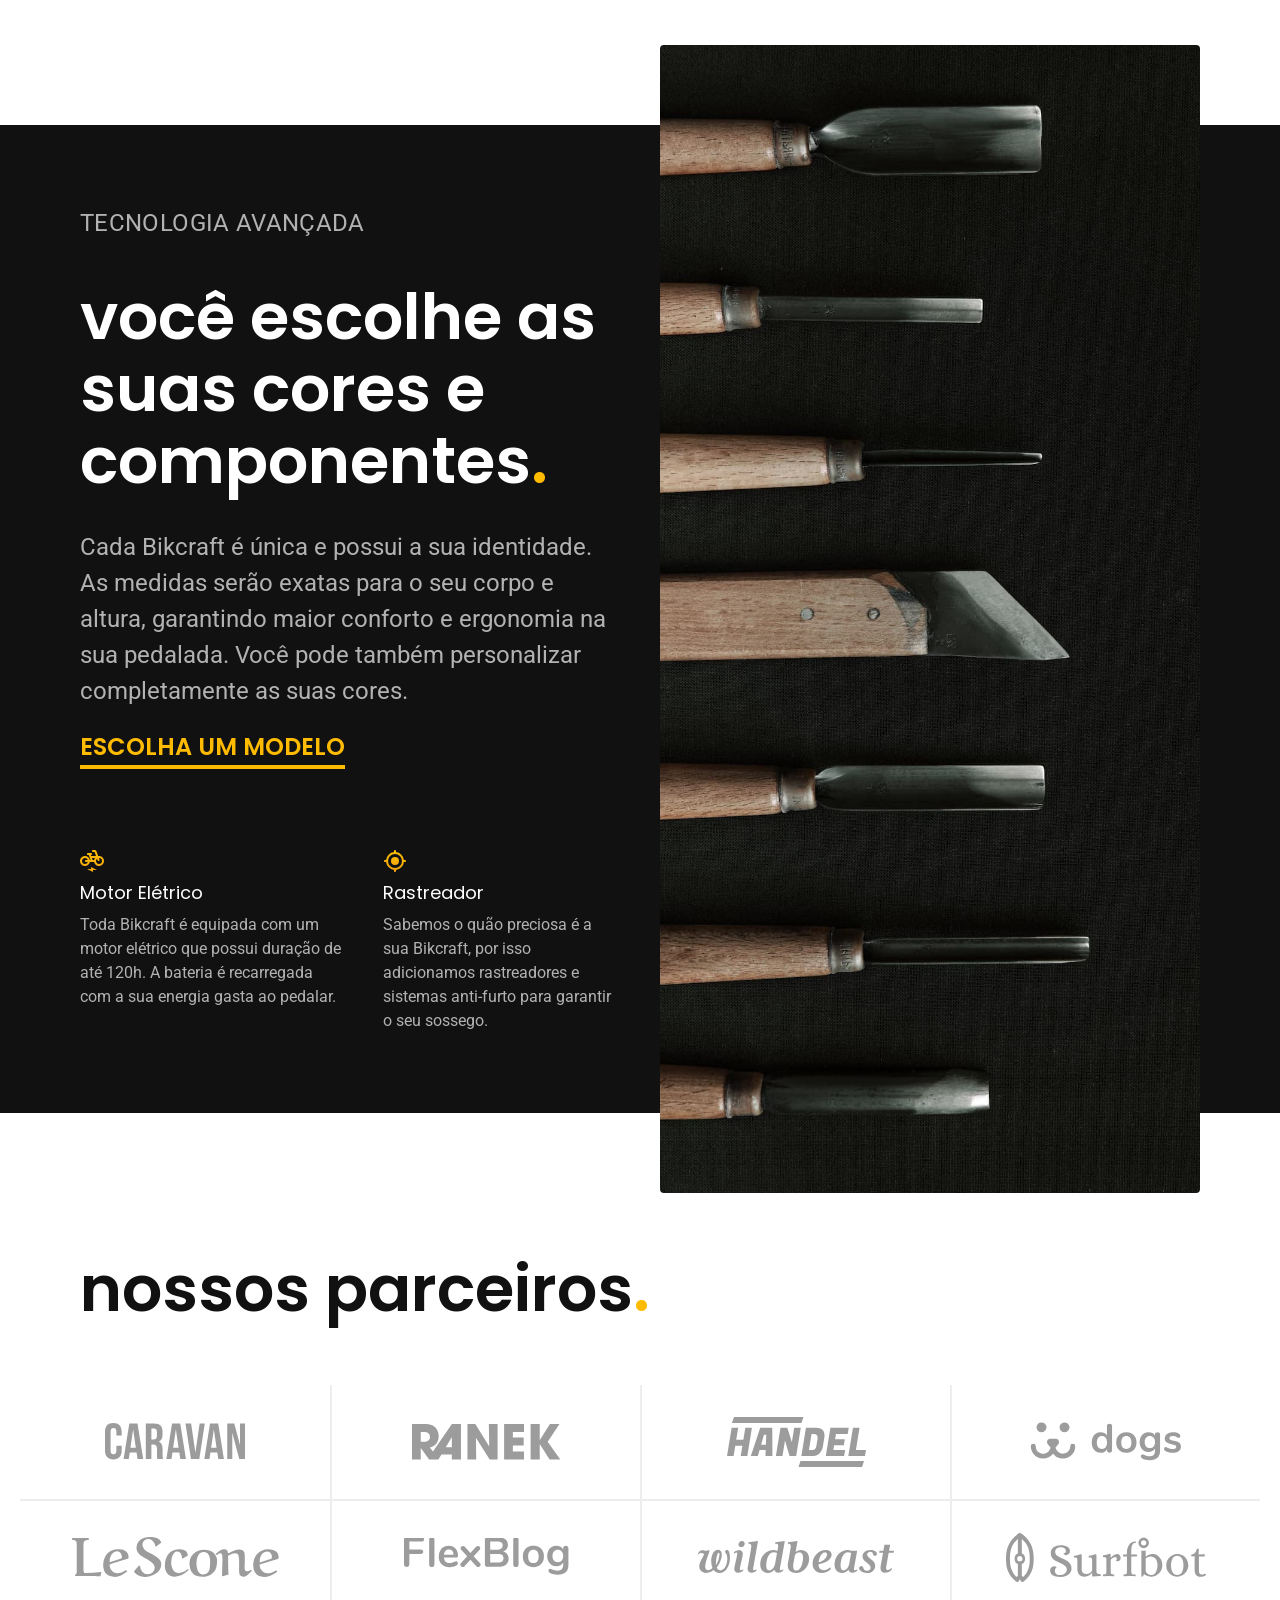
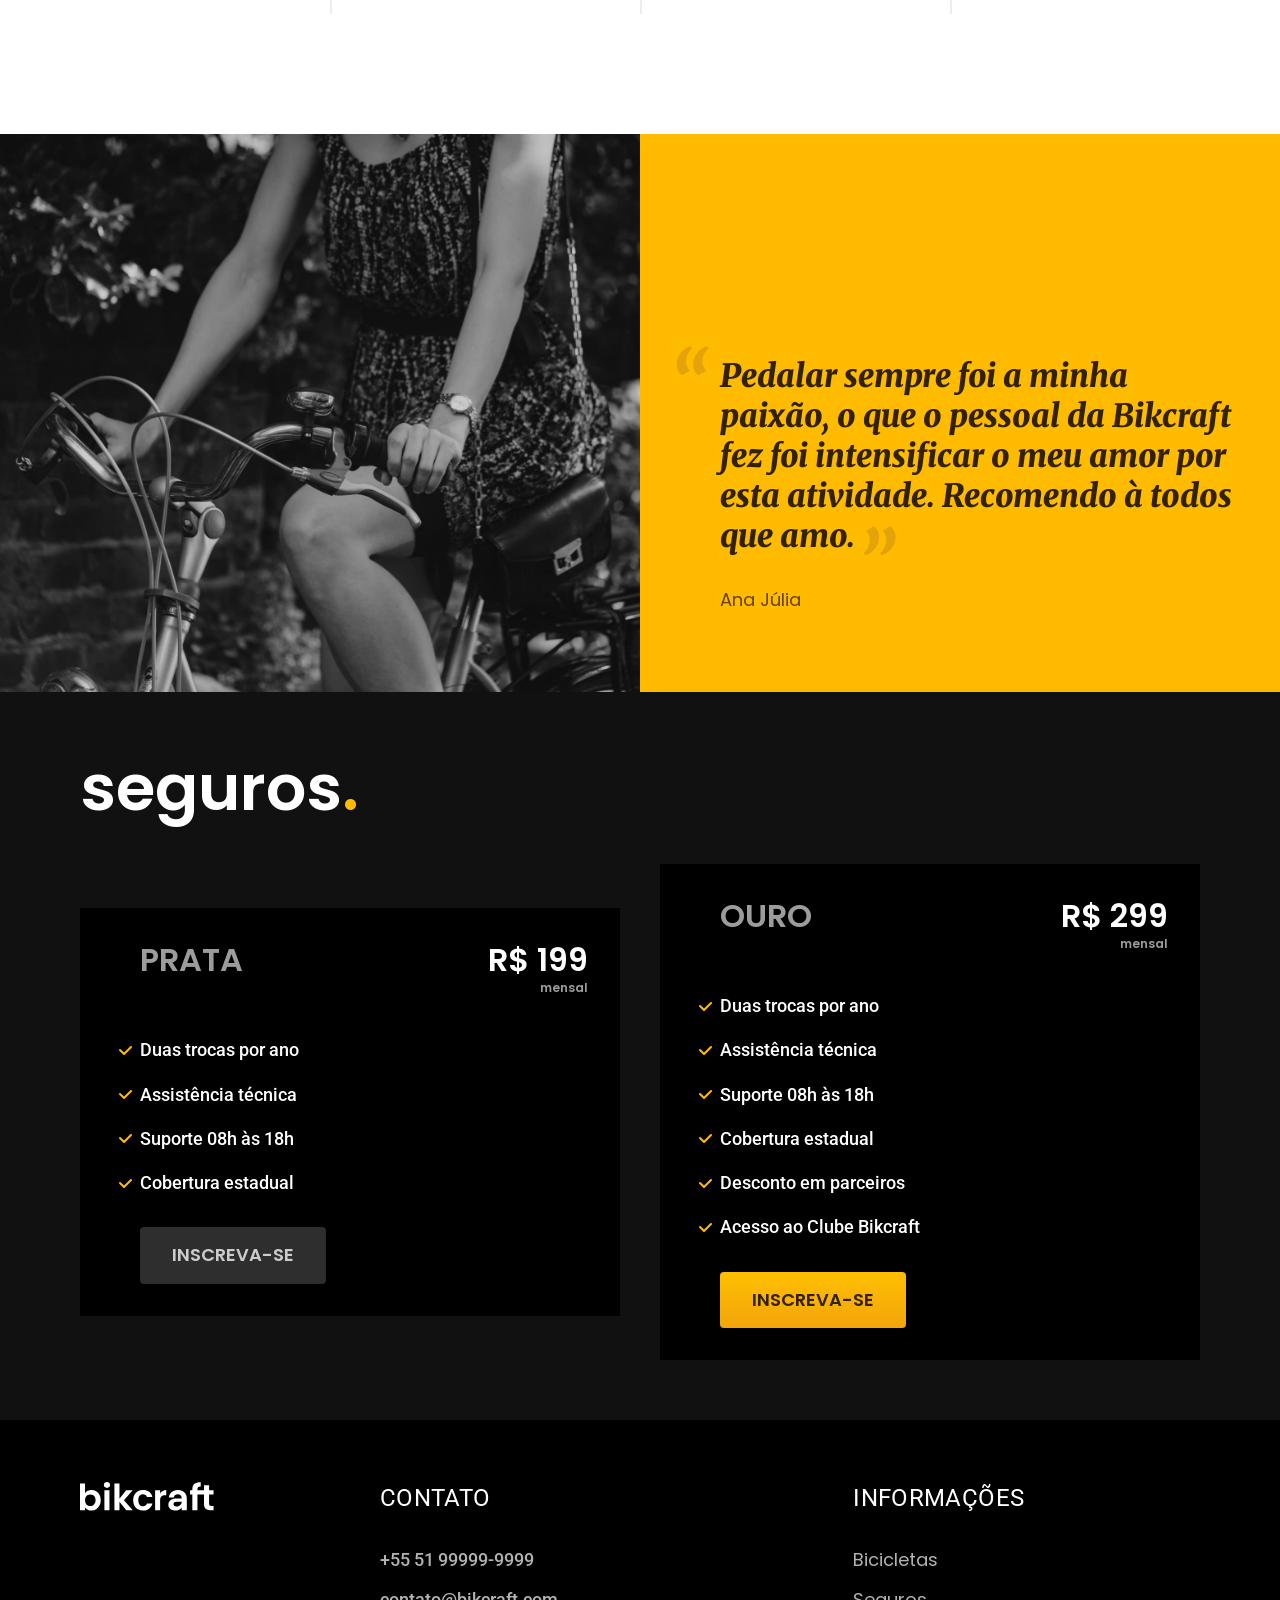
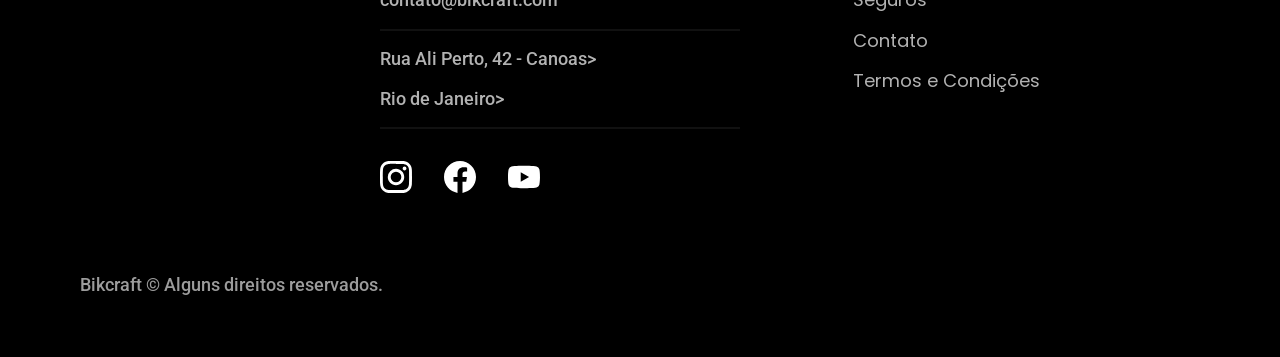
==== commit fe17b321: "feat: adicionar seção de rodapé com estilização e design responsivo" ====
--- a/index.html
+++ b/index.html
@@ -154,6 +154,45 @@
       </div>
     </div>
   </article>
+
+  <footer class="footer-bg">
+    <div class="footer container">
+      <img src="./img/bikcraft.svg" alt="Bikcraft">
+      <div class="footer-contato">
+        <h3 class="font-2-l-b cor-0">Contato</h3>
+        <ul class="cor-5 font-2-m">
+          <li><a href="tel:+55519999999999">+55 51 99999-9999</a></li>
+          <li><a href="mailto:contato@bikcraft.com">contato@bikcraft.com</a></li>
+          <li>Rua Ali Perto, 42 - Canoas></li>
+          <li>Rio de Janeiro></li>
+        </ul>
+        <div class="footer-redes">
+          <a href="./">
+            <img src="./img/redes/instagram.svg" alt="">
+          </a>
+          <a href="./">
+            <img src="./img/redes/facebook.svg" alt="">
+          </a>
+          <a href="./">
+            <img src="./img/redes/youtube.svg" alt="">
+          </a>
+        </div>
+      </div>
+      <div class="footer-informacoes">
+        <h3 class="font-2-l-b cor-0">Informações</h3>
+        <nav>
+          <ul class="font-1-m cor-5">
+            <li><a href="./bicicletas.html">Bicicletas</a></li>
+            <li><a href="./seguros.html">Seguros</a></li>
+            <li><a href="./contato.html">Contato</a></li>
+            <li><a href="./termos.html">Termos e Condições</a></li>
+          </ul>
+        </nav>
+      </div>
+      <p class="footer-copy font-2-m cor-6">Bikcraft © Alguns direitos reservados.</p>
+    </div>
+
+  </footer>
 </body>
 
 </html>
--- a/css/style.css
+++ b/css/style.css
@@ -3,7 +3,7 @@
 @import "./utilidades/cores.css";
 
 @import "./global/header.css";
-@import "./global/seguros.css";
+@import "./global/footer.css";
 
 /* Componentes */
 @import "./utilidades/componentes.css";
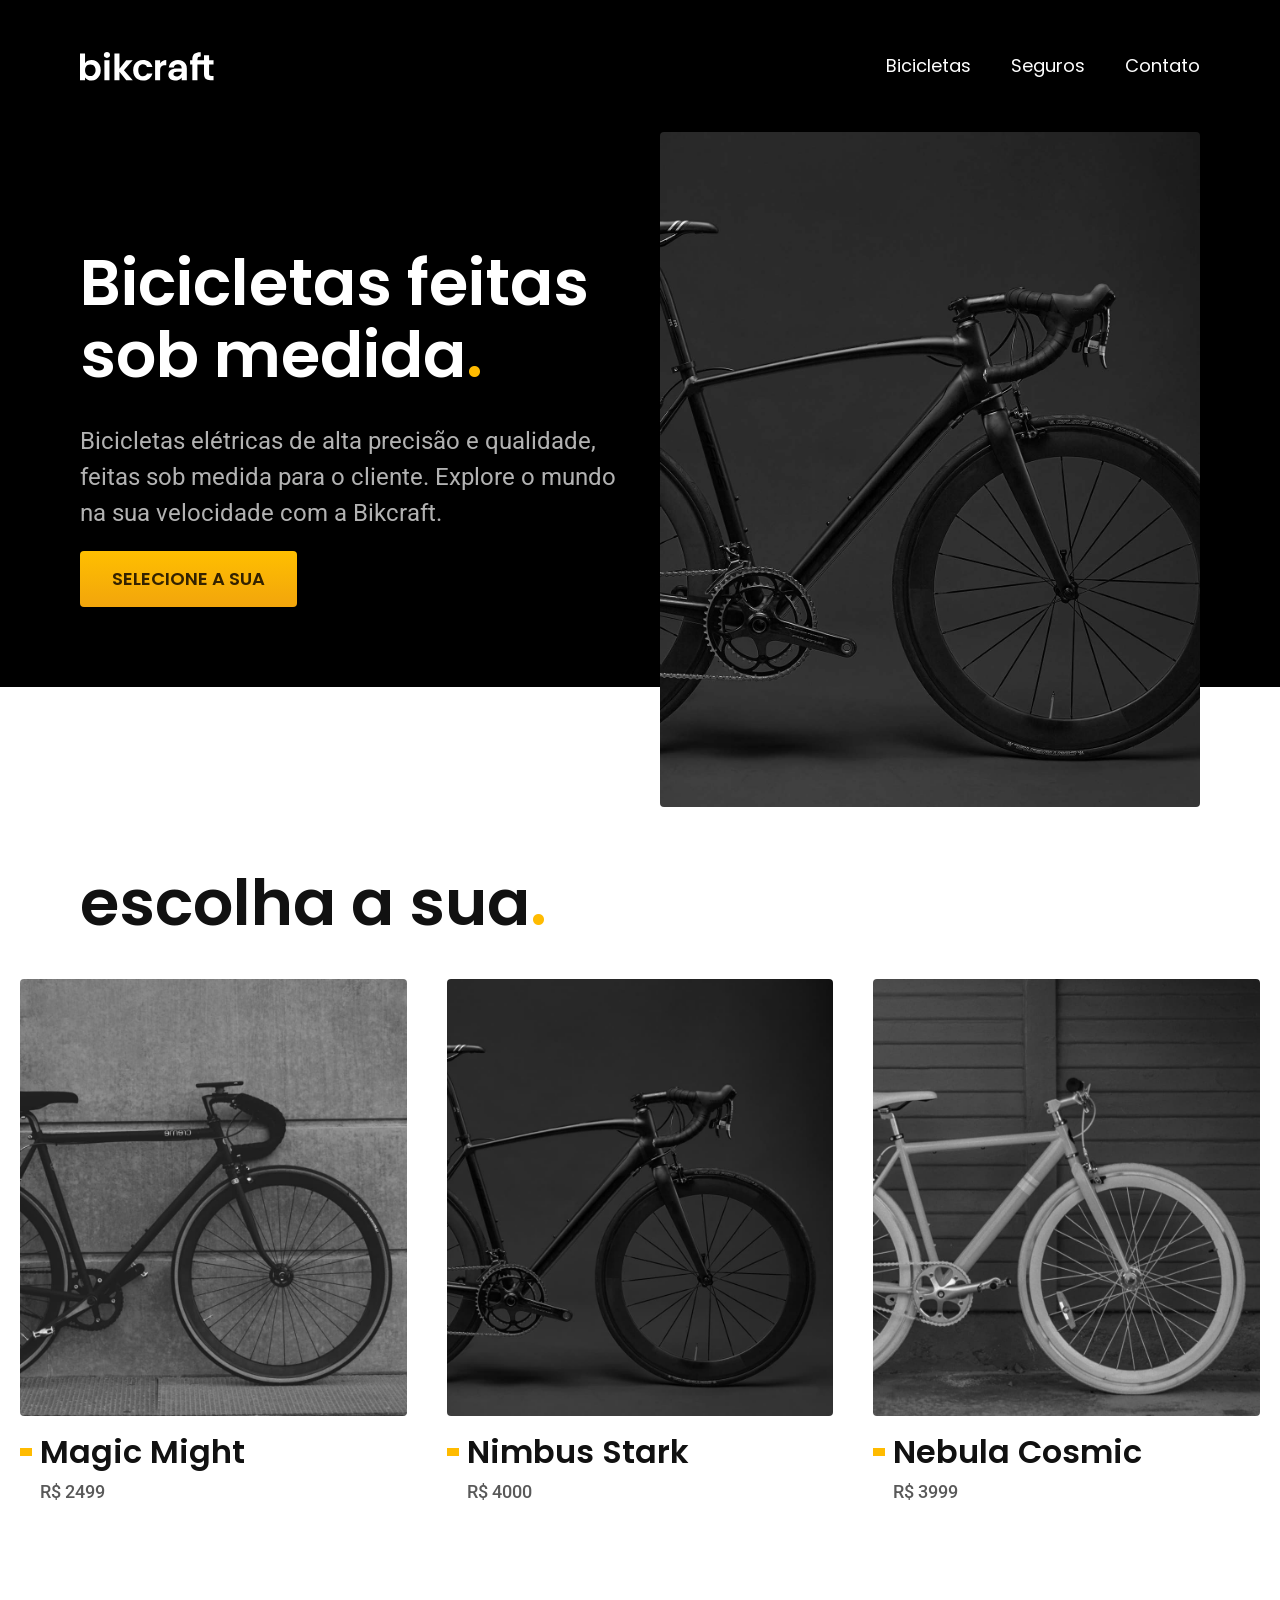
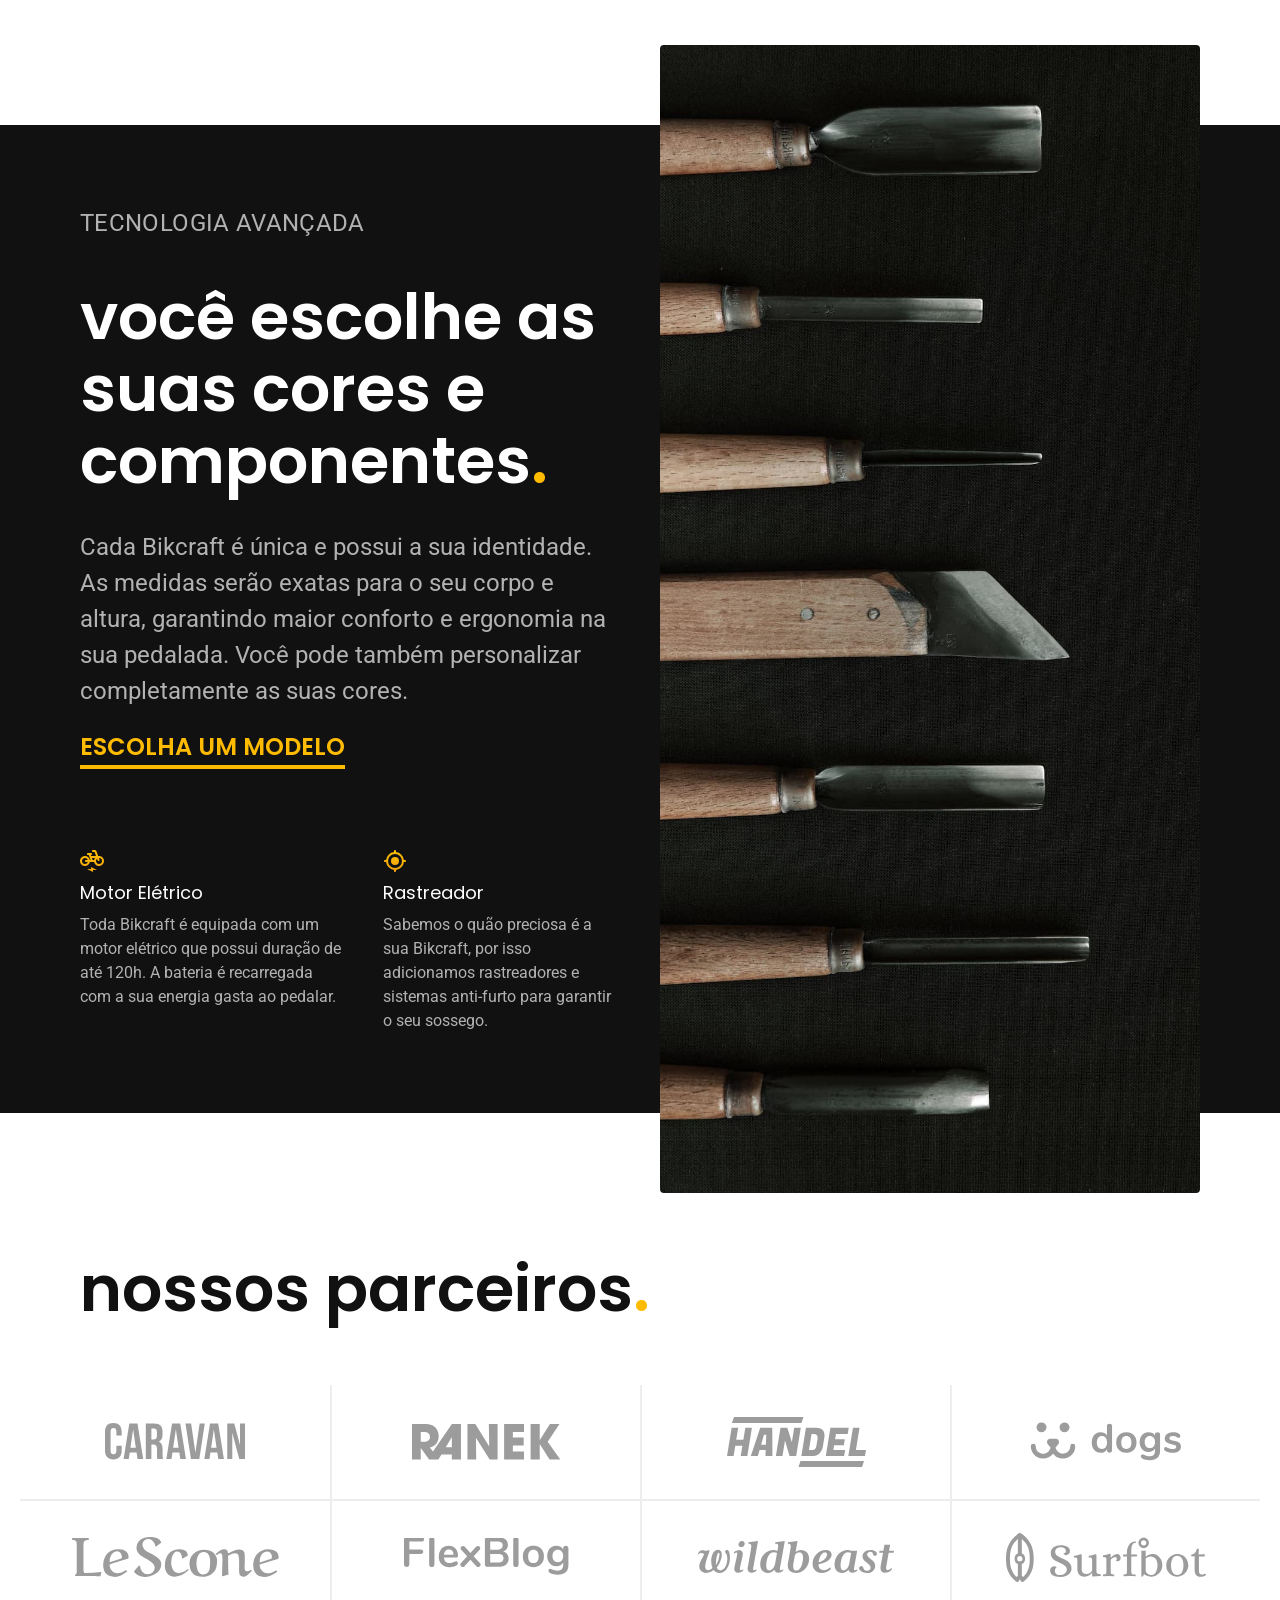
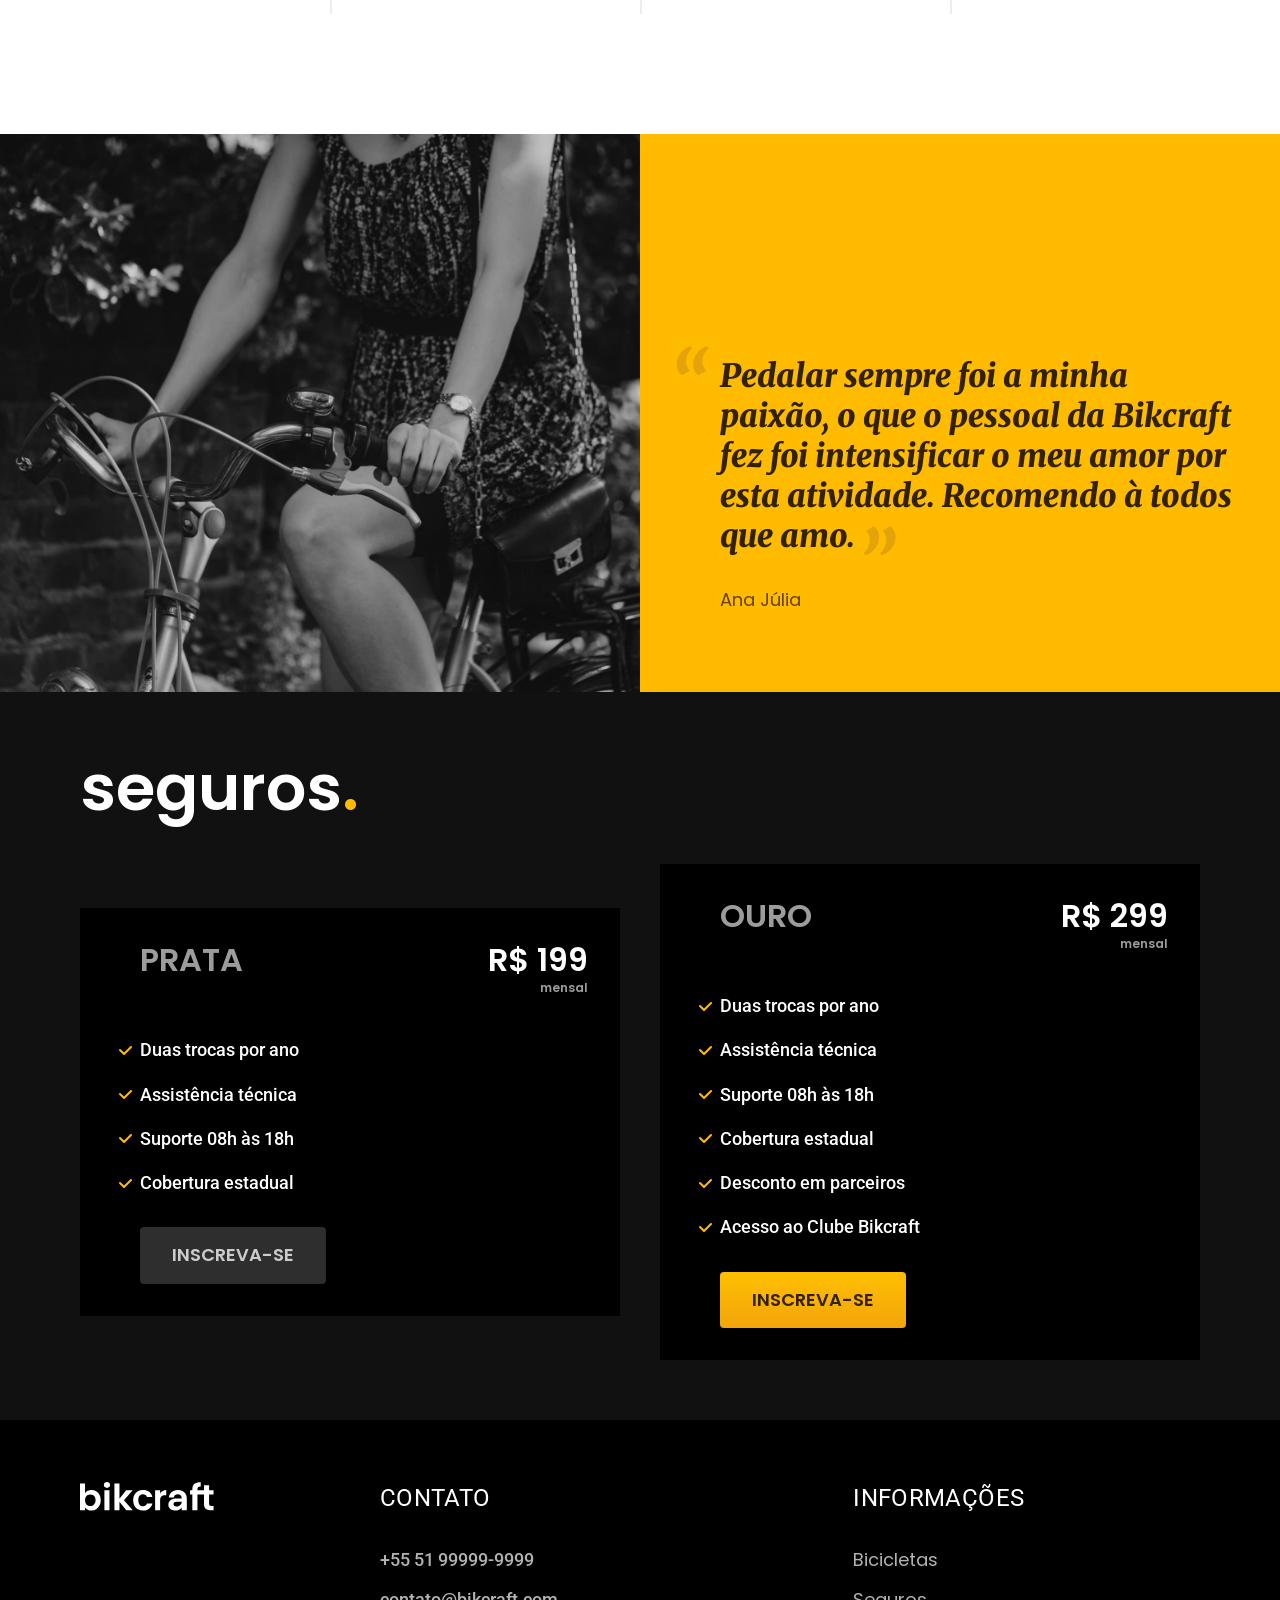
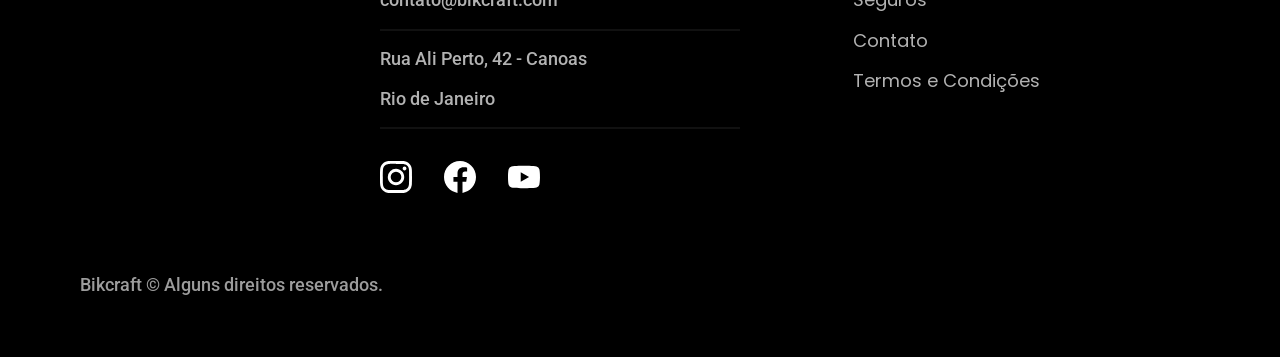
==== commit 64ea2efe: "fix: corrigir erro de fechamento de tag no rodapé" ====
--- a/index.html
+++ b/index.html
@@ -163,8 +163,8 @@
         <ul class="cor-5 font-2-m">
           <li><a href="tel:+55519999999999">+55 51 99999-9999</a></li>
           <li><a href="mailto:contato@bikcraft.com">contato@bikcraft.com</a></li>
-          <li>Rua Ali Perto, 42 - Canoas></li>
-          <li>Rio de Janeiro></li>
+          <li>Rua Ali Perto, 42 - Canoas</li>
+          <li>Rio de Janeiro</li>
         </ul>
         <div class="footer-redes">
           <a href="./">
